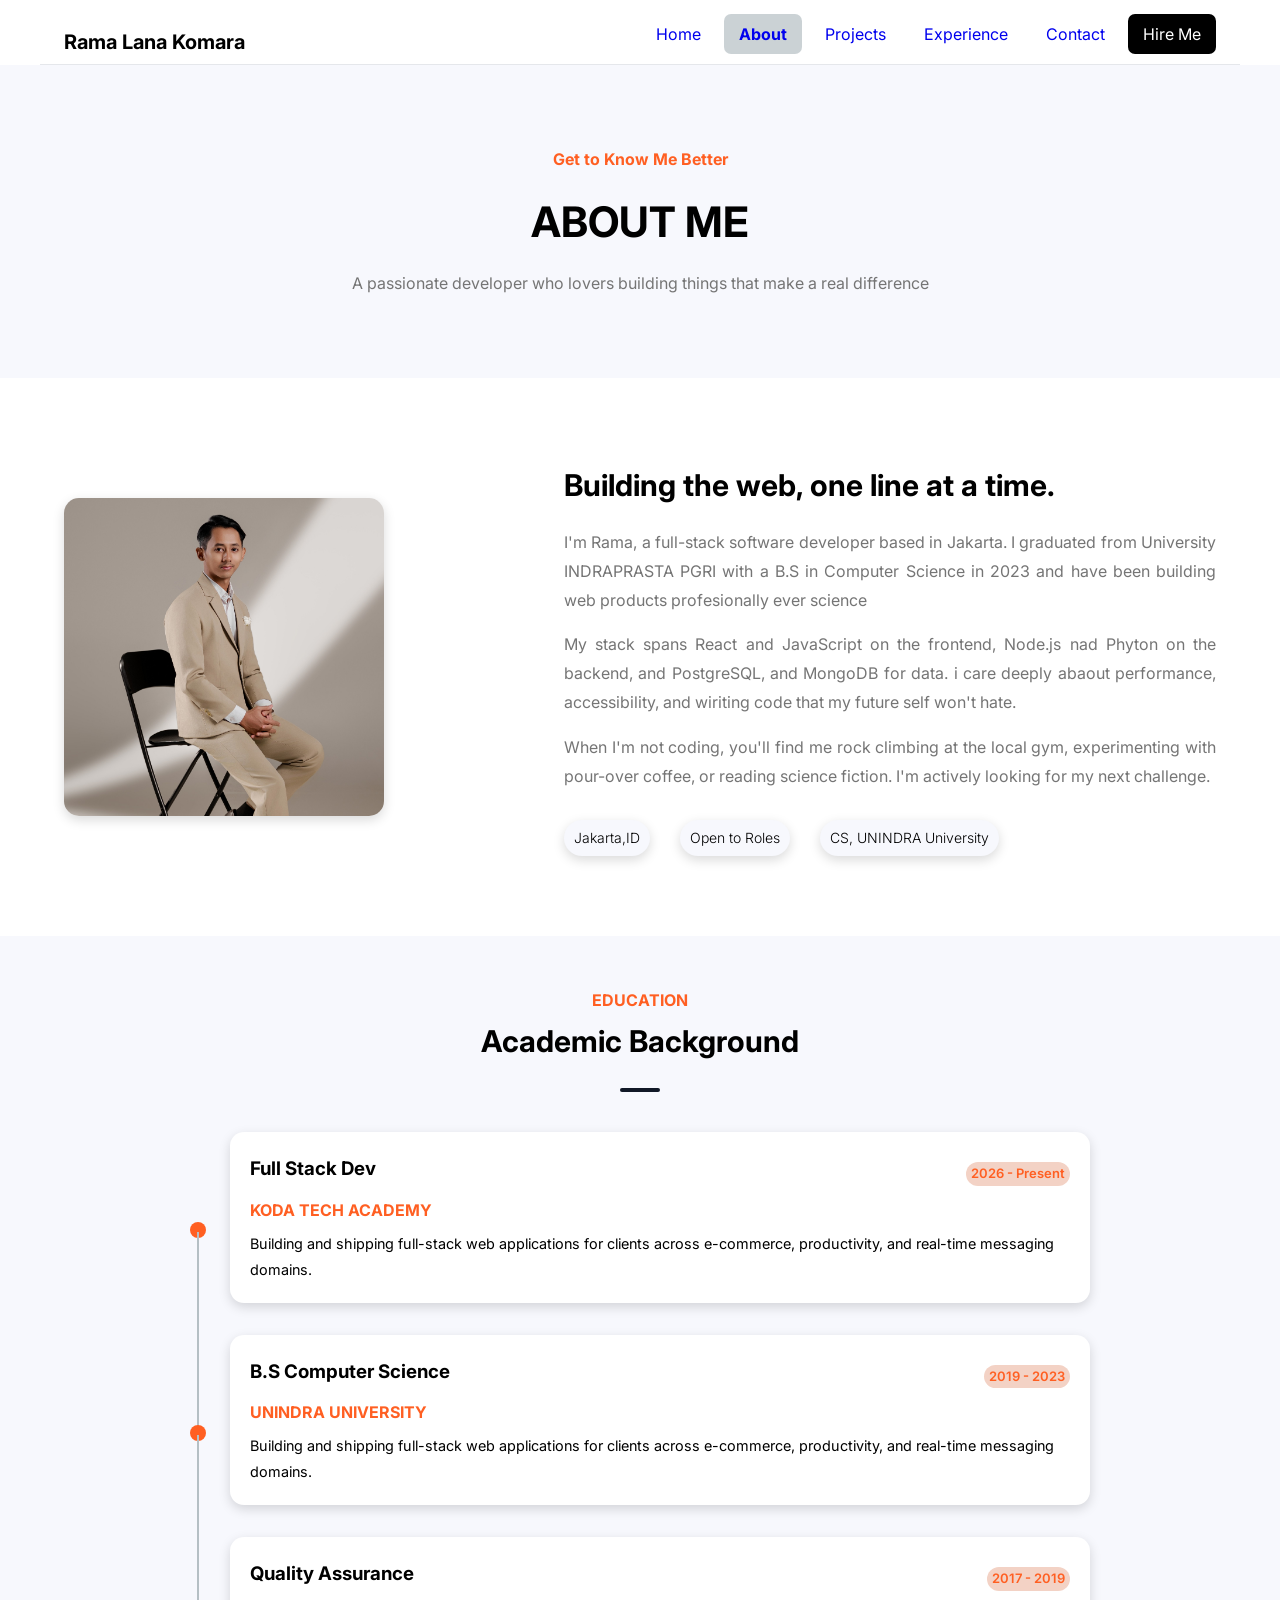
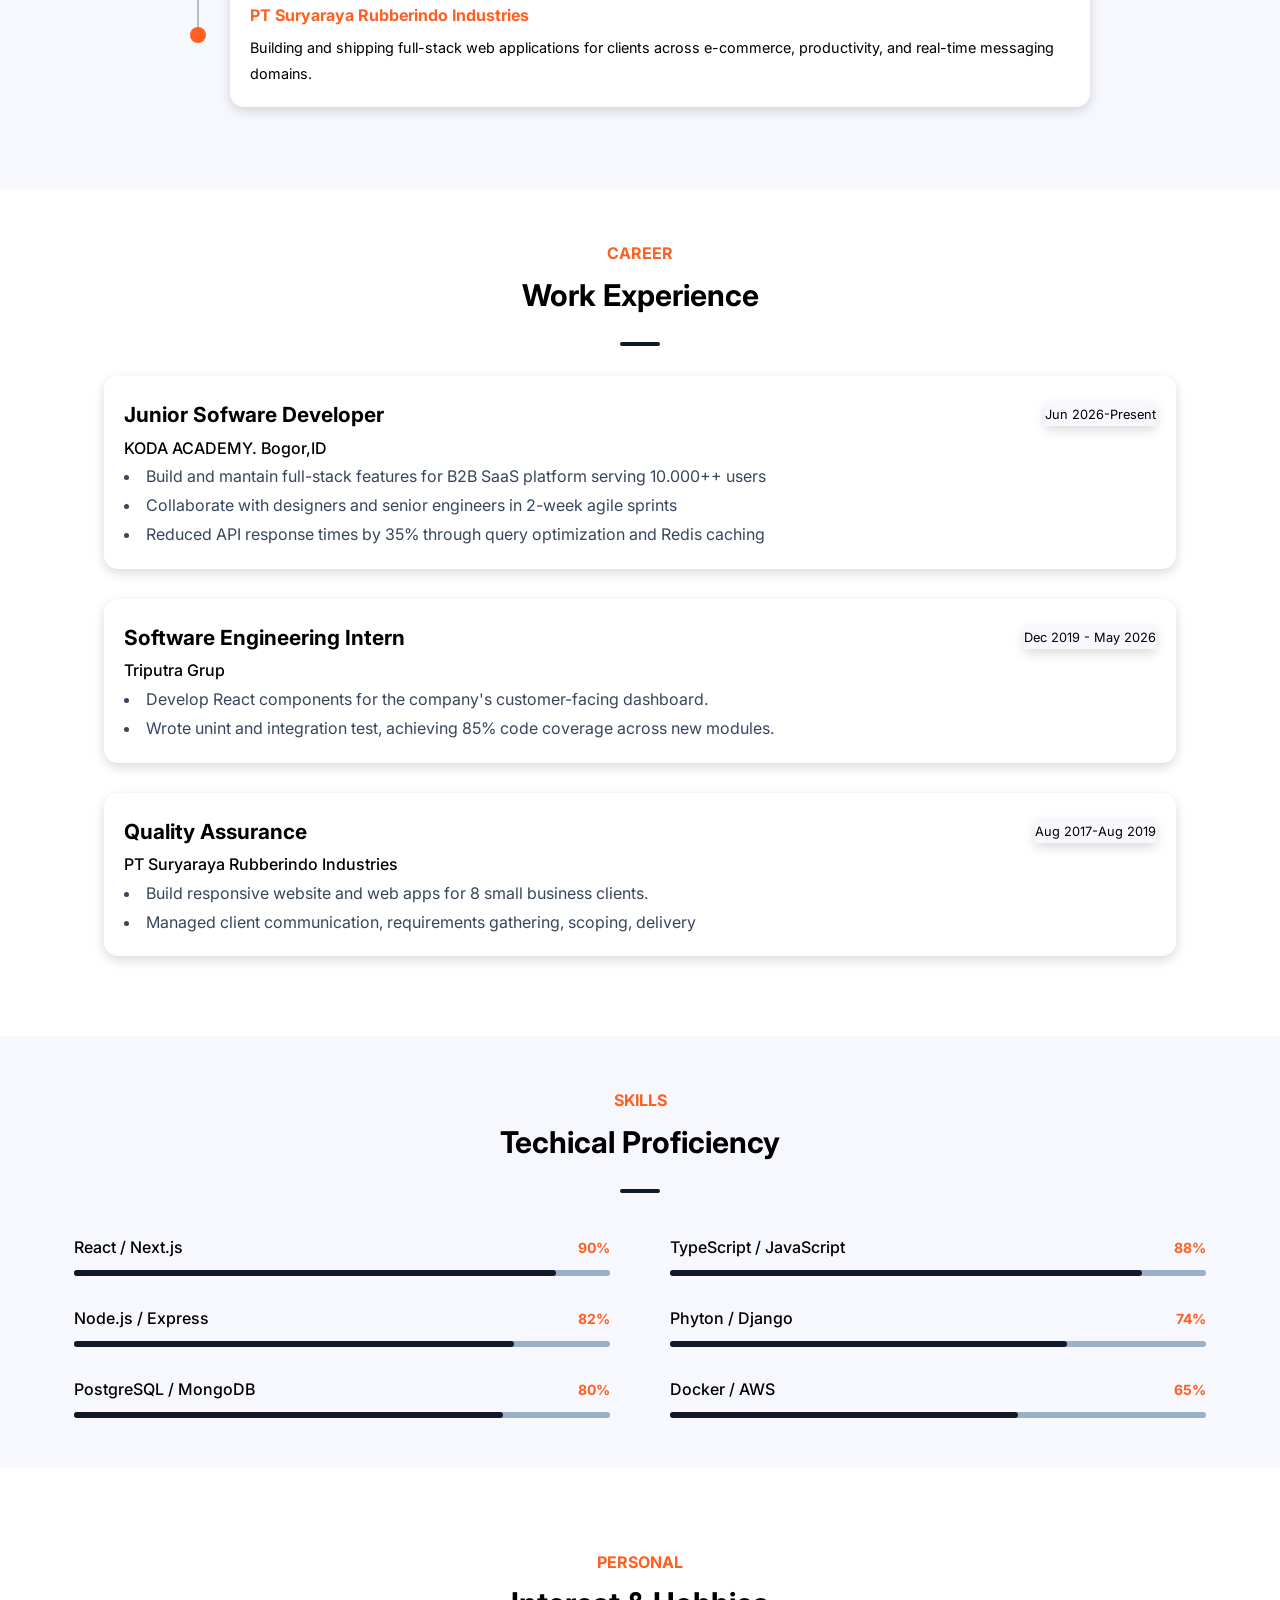
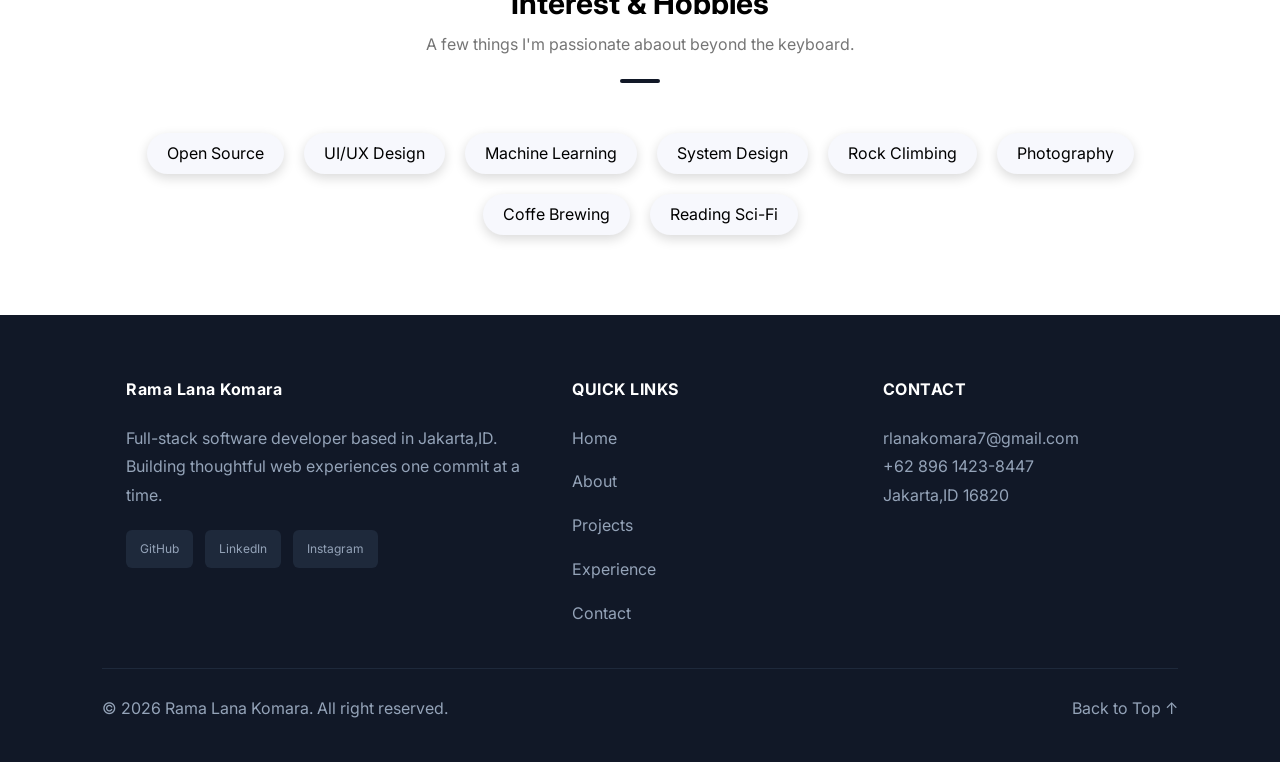
==== pages/about.html @ f05e8a1c "feat : Personal Profile Rama Lana Komara" ====
<!doctype html>
<html lang="en">
  <head>
    <meta charset="UTF-8" />
    <meta name="viewport" content="width=device-width, initial-scale=1.0" />
    <title>About - Rama Lana Komara</title>
    <link
      href="https://fonts.googleapis.com/css2?family=Inter:wght@100..900&display=swap"
      rel="stylesheet"
    />
    <link rel="stylesheet" href="../styles.css" />
  </head>
  <body>
    <header id="home">
      <div class="container">
        <p class="logo">Rama Lana Komara</p>

        <button class="hamburger" id="hamburgerBtn" aria-label="Buka menu">
          <span></span>
          <span></span>
          <span></span>
        </button>

        <nav>
          <ul class="nav">
            <li><a class="navlist" href="../index.html">Home</a></li>
            <li><a class="navlist active" href="./about.html">About</a></li>
            <li><a class="navlist" href="./project.html">Projects</a></li>
            <li><a class="navlist" href="./experience.html">Experience</a></li>
            <li><a class="navlist" href="./contact.html">Contact</a></li>
            <li><a class="navlist" href="">Hire Me</a></li>
          </ul>
        </nav>
      </div>
    </header>

    <main>
      <section class="page-header">
        <div class="container">
          <p class="orangetext">Get to Know Me Better</p>
          <h1>ABOUT ME</h1>
          <p class="lead">
            A passionate developer who lovers building things that make a real
            difference
          </p>
        </div>
      </section>

      <section class="about-story">
        <div class="container about-story-grid">
          <img src="../assets/SON_9681web.JPG" alt="Rama Lana Komara" />
          <div class="about-story-text">
            <h2 class="sub">Building the web, one line at a time.</h2>
            <p>
              I'm Rama, a full-stack software developer based in Jakarta. I
              graduated from University INDRAPRASTA PGRI with a B.S in Computer
              Science in 2023 and have been building web products profesionally
              ever science
            </p>

            <p>
              My stack spans React and JavaScript on the frontend, Node.js nad
              Phyton on the backend, and PostgreSQL, and MongoDB for data. i
              care deeply abaout performance, accessibility, and wiriting code
              that my future self won't hate.
            </p>
            <p>
              When I'm not coding, you'll find me rock climbing at the local
              gym, experimenting with pour-over coffee, or reading science
              fiction. I'm actively looking for my next challenge.
            </p>
            <ul class="datathumb">
              <li>Jakarta,ID</li>
              <li>Open to Roles</li>
              <li>CS, UNINDRA University</li>
            </ul>
          </div>
        </div>
      </section>

      <!-- Education / journey timeline -->
      <section class="academicbg">
        <div class="container">
          <div class="self">
            <p class="orangetext">EDUCATION</p>
            <h2 class="sub">Academic Background</h2>
          </div>
          <div class="divider"></div>
          <div class="timeline">
            <div class="timeline-item">
              <div class="timeline-dot"></div>
              <div class="timeline-content">
                <div class="timelinehead">
                  <h3>Full Stack Dev</h3>
                  <p class="eduyear">2026 - Present</p>
                </div>
                <p class="eduplace">KODA TECH ACADEMY</p>
                <p class="timelinedesc">
                  Building and shipping full-stack web applications for clients
                  across e-commerce, productivity, and real-time messaging
                  domains.
                </p>
              </div>
            </div>
            <div class="timeline-item">
              <div class="timeline-dot"></div>
              <div class="timeline-content">
                <div class="timelinehead">
                  <h3>B.S Computer Science</h3>
                  <p class="eduyear">2019 - 2023</p>
                </div>
                <p class="eduplace">UNINDRA UNIVERSITY</p>
                <p class="timelinedesc">
                  Building and shipping full-stack web applications for clients
                  across e-commerce, productivity, and real-time messaging
                  domains.
                </p>
              </div>
            </div>
            <div class="timeline-item">
              <div class="timeline-dot"></div>
              <div class="timeline-content">
                <div class="timelinehead">
                  <h3>Quality Assurance</h3>
                  <p class="eduyear">2017 - 2019</p>
                </div>
                <p class="eduplace">PT Suryaraya Rubberindo Industries</p>
                <p class="timelinedesc">
                  Building and shipping full-stack web applications for clients
                  across e-commerce, productivity, and real-time messaging
                  domains.
                </p>
              </div>
            </div>
          </div>
        </div>
      </section>

      <section class="career">
        <div class="container">
          <div class="self">
            <p class="orangetext">CAREER</p>
            <h2 class="sub">Work Experience</h2>
          </div>
          <div class="divider"></div>
          <div class="experience">
            <div class="experience-card">
              <div class="experiencehead">
                <h3>Junior Sofware Developer</h3>
                <p>Jun 2026-Present</p>
              </div>
              <p class="loct">KODA ACADEMY. Bogor,ID</p>
              <ul class="experiencelist">
                <li>
                  Build and mantain full-stack features for B2B SaaS platform
                  serving 10.000++ users
                </li>
                <li>
                  Collaborate with designers and senior engineers in 2-week
                  agile sprints
                </li>
                <li>
                  Reduced API response times by 35% through query optimization
                  and Redis caching
                </li>
              </ul>
            </div>
            <div class="experience-card">
              <div class="experiencehead">
                <h3>Software Engineering Intern</h3>
                <p>Dec 2019 - May 2026</p>
              </div>
              <p class="loct">Triputra Grup</p>
              <ul class="experiencelist">
                <li>
                  Develop React components for the company's customer-facing
                  dashboard.
                </li>
                <li>
                  Wrote unint and integration test, achieving 85% code coverage
                  across new modules.
                </li>
              </ul>
            </div>
            <div class="experience-card">
              <div class="experiencehead">
                <h3>Quality Assurance</h3>
                <p>Aug 2017-Aug 2019</p>
              </div>
              <p class="loct">PT Suryaraya Rubberindo Industries</p>
              <ul class="experiencelist">
                <li>
                  Build responsive website and web apps for 8 small business
                  clients.
                </li>
                <li>
                  Managed client communication, requirements gathering, scoping,
                  delivery
                </li>
              </ul>
            </div>
          </div>
        </div>
      </section>

      <section class="proficiency">
        <div class="container">
          <div class="self">
            <p class="orangetext">SKILLS</p>
            <h2 class="sub">Techical Proficiency</h2>
          </div>
          <div class="divider"></div>

          <div class="skill-grid">
            <div class="skill-column">
              <div class="skill-item">
                <div class="skill-label">
                  <h3>React / Next.js</h3>
                  <p>90%</p>
                </div>
                <div class="skill-bar">
                  <div class="skill-fill" style="width: 90%"></div>
                </div>
              </div>

              <div class="skill-item">
                <div class="skill-label">
                  <h3>Node.js / Express</h3>
                  <p>82%</p>
                </div>
                <div class="skill-bar">
                  <div class="skill-fill" style="width: 82%"></div>
                </div>
              </div>

              <div class="skill-item">
                <div class="skill-label">
                  <h3>PostgreSQL / MongoDB</h3>
                  <p>80%</p>
                </div>
                <div class="skill-bar">
                  <div class="skill-fill" style="width: 80%"></div>
                </div>
              </div>
            </div>

            <div class="skill-column">
              <div class="skill-item">
                <div class="skill-label">
                  <h3>TypeScript / JavaScript</h3>
                  <p>88%</p>
                </div>
                <div class="skill-bar">
                  <div class="skill-fill" style="width: 88%"></div>
                </div>
              </div>

              <div class="skill-item">
                <div class="skill-label">
                  <h3>Phyton / Django</h3>
                  <p>74%</p>
                </div>
                <div class="skill-bar">
                  <div class="skill-fill" style="width: 74%"></div>
                </div>
              </div>

              <div class="skill-item">
                <div class="skill-label">
                  <h3>Docker / AWS</h3>
                  <p>65%</p>
                </div>
                <div class="skill-bar">
                  <div class="skill-fill" style="width: 65%"></div>
                </div>
              </div>
            </div>
          </div>
        </div>
      </section>

      <section class="skills">
        <div class="container">
          <div class="technical">
            <p class="orangetext">PERSONAL</p>
            <h2 class="sub">Interest & Hobbies</h2>
            <p>A few things I'm passionate abaout beyond the keyboard.</p>
          </div>
          <div class="divider"></div>
          <div>
            <ul class="li-hobbies">
              <li>Open Source</li>
              <li>UI/UX Design</li>
              <li>Machine Learning</li>
              <li>System Design</li>
              <li>Rock Climbing</li>
              <li>Photography</li>
              <li>Coffe Brewing</li>
              <li>Reading Sci-Fi</li>
            </ul>
          </div>
        </div>
      </section>
    </main>

    <footer>
      <div class="container">
        <div class="your">
          <h3>Rama Lana Komara</h3>
          <p>
            Full-stack software developer based in Jakarta,ID. Building
            thoughtful web experiences one commit at a time.
          </p>
          <ul class="SOCMED">
            <li><a href="https://github.com/rlanakomara7">GitHub</a></li>
            <li>
              <a href="https://www.linkedin.com/in/rama-lana-komara/"
                >LinkedIn</a
              >
            </li>
            <li>
              <a href="https://www.instagram.com/ramalana.k/">Instagram</a>
            </li>
          </ul>
        </div>

        <div>
          <h3>QUICK LINKS</h3>
          <ul class="quicklink">
            <li><a href="../index.html">Home</a></li>
            <li><a href="./about.html">About</a></li>
            <li><a href="./project.html">Projects</a></li>
            <li><a href="./experience.html">Experience</a></li>
            <li><a href="./contact.html">Contact</a></li>
          </ul>
        </div>

        <div class="contact">
          <h3>CONTACT</h3>
          <p>rlanakomara7@gmail.com</p>
          <p>+62 896 1423-8447</p>
          <p>Jakarta,ID 16820</p>
        </div>
      </div>
      <hr />
      <div class="copyright">
        <p>&copy; 2026 Rama Lana Komara. All right reserved.</p>
        <a href="#home">Back to Top ↑</a>
      </div>
    </footer>
  </body>
</html>
---- styles.css ----
* {
  margin: 0;
  padding: 0;
  box-sizing: border-box;
}

:root {
  --primary: #ffffff;
  --secondary: #f7f8fd;
  --third: rgb(181, 191, 196);
  --shadow: 0 4px 12px rgba(0, 0, 0, 0.15);
}

body {
  font-family: "Inter", sans-serif;
  line-height: 1.8;
  margin: 0 auto;
}

.container {
  width: 100%;
  max-width: 1200px;
  margin: 0 auto;
  padding: 0 24px;
}

/* section ------------------------------------------------- */
.hero {
  padding: 80px 0;
}

.aboutme {
  background: var(--secondary);
  padding: 80px 0;
}

.skills {
  padding: 80px 0;
}

.work {
  background: var(--secondary);
  padding: 80px 0;
}

.testimonial {
  padding: 80px 0;
}

footer {
  background: #111827;
  color: white;
  padding: 80px 80px;
}

.orangetext {
  color: #ff5f22;
  font-weight: bold;
}

.sub {
  font-size: 30px;
  color: black;
}

/* header ------------------------------------------------- */
header {
  box-shadow: var(--shadow);
}
#home .container {
  display: flex;
  justify-content: space-between;
  align-items: center;
  border-bottom: 1px solid #e5e7eb;
  width: 100%;
  padding-top: 20px;
}

.logo {
  font-size: 20px;
  font-weight: bolder;
}

.nav {
  list-style: none;
  display: flex;
  gap: 8px;
  margin-bottom: 15px;
}

.navlist {
  text-decoration: none;
  border-radius: 7px;
  border-style: none;
  padding: 10px 15px;
}

.nav li:last-child a {
  background-color: black;
  color: var(--primary);
}

.navlist:hover {
  background-color: var(--third);
}

.navlist.active {
  background-color: rgba(181, 191, 196, 0.7);
  font-weight: bold;
}

/* hero ------------------------------------------------- */
.container-hero {
  max-width: 1200px;
  margin: 0 auto;
  padding: 24px;
  display: flex;
  justify-content: space-between;
  align-items: center;
  gap: 60px;
}

.profile {
  width: 300px;
  border-radius: 15px;
  box-shadow: 0 4px 12px rgba(0, 0, 0, 0.7);
}

.stats {
  display: flex;
  gap: 40px;
  margin-top: 40px;
}
.aboutme {
  padding: 50px 0;
}

.btn-grup {
  display: flex;
  gap: 20px;
  margin-top: 40px;
}

.btn1,
.btn2 {
  text-decoration: none;
  border-radius: 8px;
  padding: 8px 25px;
}

.btn1 {
  color: white;
  background-color: black;
}

.btn2 {
  color: black;
  background-color: white;
  border-style: solid;
}

.nama {
  font-size: 50px;
  line-height: 1.2;
}

.fullstack {
  font-weight: 400;
  margin: 10px 0;
  font-size: 20px;
  color: #3f3f41;
}

.introduction {
  text-align: justify;
  max-width: 600px;
  color: rgb(117, 117, 117);
}

.profile-card {
  position: relative;
  display: inline-block;
  padding: 70px 0;
}
.city {
  position: absolute;
  top: 50px;
  right: -15px;

  background: white;
  padding: 5px 18px;
  border-radius: 15px;
  box-shadow: var(--shadow);
}

.status {
  color: white;
  position: absolute;
  bottom: 70px;
  left: -17px;
  background-color: #ff5f22;
  padding: 5px 18px;
  border-radius: 15px;
}

/* aboutme ------------------------------------------------- */

.self {
  text-align: center;
  max-width: 550px;
  color: rgb(117, 117, 117);
  margin: 0 auto;
}

.divider {
  width: 40px;
  border: none;
  height: 4px;
  background: #111827;
  border-radius: 999px;
  margin: 20px auto;
}

.passionate {
  display: flex;
  justify-content: center;
  gap: 24px;
}

.learn-more {
  text-align: center;
  margin-top: 40px;
}
.learn-more a {
  text-decoration: none;
  color: black;
  font-weight: bold;
}

.passionate-card {
  background-color: white;
  border-radius: 10px;
  padding: 30px;
  max-width: 350px;
  text-align: start;
  box-shadow: 0 4px 12px rgba(0, 0, 0, 0.15);
  p {
    color: rgb(117, 117, 117);
  }
}

/* skills ------------------------------------------------- */

.technical {
  text-align: center;
  max-width: 650px;
  color: rgb(117, 117, 117);
  margin: 0 auto;
}

.divider {
  width: 40px;
  border: none;
  height: 4px;
  background: #111827;
  border-radius: 999px;
  margin: 20px auto;
}

#skills {
  color: #ff5f22;
  font-weight: bold;
}

.liskills {
  display: flex;
  align-items: center;
  justify-content: center;
  flex-wrap: wrap;
  gap: 20px;
}

.liskills li {
  list-style: none;
  color: #ff5f22;
  background-color: bisque;
  border-radius: 24px;
  padding: 6px 20px;
  font-weight: bold;
  box-shadow: var(--shadow);
}

/* feautured my work project ------------------------------------------------- */

.descmywork {
  text-align: center;
  max-width: 600px;
  color: rgb(117, 117, 117);
  margin: 0 auto;
}

.divider {
  width: 40px;
  border: none;
  height: 4px;
  background: #111827;
  border-radius: 999px;
  margin: 20px auto;
}

.imgproject {
  width: 100%;
  border-radius: 14px 14px 0 0;
  height: 250px;
  object-fit: cover;
}

.descmywork h2 {
  margin: 6px 0 10px;
  color: black;
  font-size: 30px;
  line-height: 1;
}
/* ------------- Pakai Flex----------------- */
.articlemywork {
  display: flex;
  justify-content: center;
  align-items: stretch;
  gap: 24px;
  margin-top: 40px;
}

.articlemywork article {
  display: flex;
  flex-direction: column;
  background-color: var(--primary);
  border-radius: 14px;
  box-shadow: var(--shadow);
  overflow: hidden;
  flex: 1;
  border-radius: 14px;
}

.articlemywork article p {
  display: flex;
  text-align: start;
  color: rgb(117, 117, 117);
  margin: 0 auto;
  font-size: 12px;
  padding: 0 15px;
}

article ul {
  display: flex;
  flex-wrap: wrap;
  gap: 10px;
  margin: 20px 20px;
}

.articlemywork article li {
  font-size: 12px;
  display: flex;
  text-align: justify;
  list-style: none;
  padding: 0 10px;
  border-radius: 24px;
  background-color: var(--secondary);
  box-shadow: 0 4px 12px rgba(0, 0, 0, 0.15);
}

.articlemywork article h3 {
  padding: 15px 15px;
}

.viewproject {
  display: block;
  width: fit-content;
  margin: 40px auto 0;
  padding: 10px 24px;
  color: white;
  background-color: #111827;
  border-radius: 8px;
  text-decoration: none;
  font-weight: 600;
  box-shadow: var(--shadow);
}

/* testimonial ------------------------------------------------- */

.desctestimonial {
  text-align: center;
  max-width: 600px;
  color: rgb(117, 117, 117);
  margin: 0 auto;
}

.desctestimonial h2 {
  margin: 6px 0 10px;
  color: black;
  font-size: 30px;
  line-height: 1;
}
.divider {
  width: 40px;
  border: none;
  height: 4px;
  background: #111827;
  border-radius: 999px;
  margin: 20px auto;
}

.container-testi {
  display: flex;
  justify-content: center;
  flex-direction: row;
  max-width: 1200px;
  margin: 0 auto;
  gap: 24px;
}

.client {
  display: flex;
  flex-direction: row;
  margin: 20px 20px;
  gap: 20px;
}

.imgclient {
  position: absolute;
  width: 4%;
  border-radius: 50%;
}

.client div {
  text-align: center;
  padding-left: 50px;
}

.testimonial-card {
  width: 380px;
  height: 200px;
  border-radius: 12px;
  background-color: var(--secondary);
  box-shadow: var(--shadow);
}

.testimonial blockquote {
  color: rgb(38, 41, 46);
  font-style: italic;
  font-size: 12px;
  padding: 20px 20px;
}

.client h3 {
  margin: 0 0 6px;
  font-size: 15px;
}

.client p {
  margin: 0;
  color: #666;
  line-height: 1.5;
  padding-left: 48px;
}

/* together ------------------------------------------------- */

.together {
  background-color: rgb(2, 2, 2);
  height: 50vh;
  color: rgb(255, 199, 96);
  text-align: center;
  margin: 0 auto;
  padding: 80px;
}
.together p {
  margin: 0 auto;
  font-size: small;
  font-weight: 400;
  max-width: 500px;
}

.together a {
  text-decoration: none;
  color: rgb(4, 4, 19);
  display: inline-block;
  padding: 12px 28px;
  background-color: #ff5f22;
  text-decoration: none;
  border-radius: 8px;
  font-weight: 600;
  margin-top: 20px;
}
.together h2 {
  margin: 6px 0 10px;
  color: white;
  font-size: 30px;
  line-height: 1;
}

/* footer ------------------------------------------------- */
footer {
  padding: 60px 8% 40px;
  align-items: center;
}

footer .container {
  display: grid;
  grid-template-columns: 1.5fr 1fr 1fr;
  justify-content: center;
  align-items: start;
  width: 100%;
  gap: 40px;
}

.container li,
.container a {
  text-decoration: none;
  list-style: none;
}

footer h3 {
  color: white;
  margin-bottom: 20px;
  font-size: 16px;
  letter-spacing: 0.5px;
}

.SOCMED {
  padding: 0;
  margin: 0;
  display: flex;
  gap: 12px;
}

.SOCMED li a {
  display: inline-block;
  text-decoration: none;
  color: #94a3b8;
  background-color: #1e293b;
  padding: 8px 14px;
  border-radius: 6px;
  font-size: 12px;
  margin-top: 20px;
}

.quicklink {
  list-style: none;
  padding: 0;
  margin: 0;
  display: flex;
  flex-direction: column;
  gap: 15px;
}

.quicklink li a {
  text-decoration: none;
  color: #94a3b8;
}

footer hr {
  width: 100%;
  border: none;
  border-top: 1px solid #1e293b;
  margin: 40px 0 25px 0;
}

.copyright {
  display: flex;
  text-align: center;
  justify-content: space-between;
}

.your p,
.copyright p,
.contact p,
.copyright a {
  color: #94a3b8;
}
.copyright a {
  text-decoration: none;
}

/* =========================================================
   PAGE: ABOUT (/pages/about.html)
========================================================= */

.page-header {
  background: var(--secondary);
  padding: 80px 0;
  text-align: center;
}

.page-header h1 {
  font-size: 42px;
  color: black;
  margin: 10px 0;
}

.page-header .lead {
  max-width: 600px;
  margin: 0 auto;
  color: rgb(117, 117, 117);
}

.about-story {
  padding: 80px 0;
}

.about-story .datathumb {
  display: flex;
  gap: 30px;
  margin-top: 30px;
}

.datathumb li {
  background-color: var(--secondary);
  box-shadow: var(--shadow);
  padding: 5px 10px;
  border-radius: 24px;
  font-weight: 300;
  font-size: 14px;
}
.about-story-grid {
  display: flex;
  align-items: center;
  gap: 180px;
}

.about-story-grid img {
  width: 320px;
  border-radius: 15px;
  box-shadow: var(--shadow);
}

.about-story-text h2 {
  font-size: 30px;
  color: black;
  margin-bottom: 16px;
}

.about-story-text p {
  color: rgb(117, 117, 117);
  text-align: justify;
  margin-bottom: 16px;
  max-width: 1000px;
}

.values-grid {
  display: flex;
  justify-content: center;
  gap: 24px;
  margin-top: 40px;
  flex-wrap: wrap;
}

.academicbg {
  background-color: var(--secondary);
  padding: 50px 50px;
}

.timeline {
  max-width: 900px;
  margin: 40px auto 0;
}

.timeline-item:not(:last-child)::before {
  content: "";
  position: absolute;
  left: 7px;
  top: 100px;
  width: 2px;
  height: 100%;
  background: var(--third);
}

.timeline-dot {
  width: 16px;
  height: 16px;
  border-radius: 50%;
  background: #ff5f22;
  flex-shrink: 0;
  margin-top: 90px;
}

.timeline-item {
  display: flex;
  gap: 24px;
  padding-bottom: 32px;
  position: relative;
}

.timeline-content {
  background-color: var(--primary);
  box-shadow: var(--shadow);
  padding: 20px 20px;
  border-radius: 14px;
  font-size: medium;
}

.timeline-content h3 {
  color: black;
  margin-bottom: 4px;
}

.timeline-content span {
  color: #ff5f22;
  font-size: 13px;
  font-weight: bold;
}

.timeline-content p {
  margin-top: 6px;
  padding:;
}

.eduyear {
  color: #ff5f22;
  font-weight: 600;
  font-size: small;
}
.eduplace {
  color: #ff5f22;
  font-weight: bold;
}
.timelinehead {
  display: flex;
  justify-content: space-between;
  align-items: center;
}

.timelinehead p {
  background-color: #f3d2c5;
  padding: 0 5px;
  border-radius: 24px;
}

.timelinedesc {
  font-size: 0.9em;
}

.career {
  padding: 50px 50px;
}
.experiencehead {
  display: flex;
  justify-content: space-between;
  align-items: center;
}

.experience-card {
  background-color: var(--primary);
  box-shadow: var(--shadow);
  padding: 20px 20px;
  border-radius: 14px;
  margin: 30px;
}
.experiencehead h3 {
  font-size: 1.3em;
}
.experiencehead p {
  background-color: var(--secondary);
  box-shadow: var(--shadow);
  font-size: 0.8em;
}

.loct {
  font-weight: 500;
}

.experiencelist li {
  color: #37465c;
  list-style: disc;
  list-style-position: inside;
}

.proficiency {
  padding: 50px 50px;
  background-color: var(--secondary);
}

.skill-grid {
  display: grid;
  grid-template-columns: repeat(2, 1fr);
  column-gap: 60px;
  row-gap: 0;
  margin-top: 40px;
}

.skill-column {
  display: flex;
  flex-direction: column;
  gap: 28px;
}

.skill-item {
  width: 100%;
}

.skill-label {
  display: flex;
  justify-content: space-between;
  align-items: center;
  margin-bottom: 8px;
}

.skill-label h3 {
  font-size: 1em;
  font-weight: 500;
}

.skill-label p {
  color: #ff5f22;
  font-weight: bold;
  font-size: 14px;
}

.skill-bar {
  width: 100%;
  height: 6px;
  background: #9baeca;
  border-radius: 999px;
  /* overflow: hidden; */
}

.skill-fill {
  height: 100%;
  background-color: #111827;
  border-radius: 999px;
}

.li-hobbies {
  display: flex;
  align-items: center;
  justify-content: center;
  flex-wrap: wrap;
  gap: 20px;
  margin-top: 50px;
}

.li-hobbies li {
  list-style: none;
  color: black;
  background-color: var(--secondary);
  border-radius: 24px;
  padding: 6px 20px;
  font-weight: 400;
  box-shadow: var(--shadow);
}

/* =========================================================
   PAGE: My Projects (/pages/project.html)
========================================================= */

.detail-list {
  display: flex;
  justify-content: center;
  gap: 30px;
  list-style: none;
  margin-top: 40px;
  margin-bottom: 40px;
}

.filter-btn {
  background-color: var(--secondary);
  box-shadow: var(--shadow);
  padding: 5px 20px;
  border-radius: 999px;
  border: 1px solid var(--secondary);
  cursor: pointer;
  font-size: 0.9em;
}

.filter-btn.active {
  color: white;
  background-color: #111827;
}

.project-grid {
  display: grid;
  grid-template-columns: repeat(3, 1fr);
  gap: 24px;
  margin: 30px 100px;
}

.project-card {
  display: flex;
  flex-direction: column;
  background: var(--primary);
  border-radius: 14px;
  box-shadow: var(--shadow);
}

.imgproject {
  width: 100%;
  height: 200px;
  object-fit: cover;
}

.project-body {
  display: flex;
  flex-direction: column;
  /* flex: 1; */
  padding: 20px;
}

.project-label {
  display: flex;
  justify-content: space-between;
  align-items: center;
  margin-bottom: 8px;
}

.project-label h3 {
  font-size: 1em;
  color: #111827;
}

.badge {
  font-size: 11px;
  font-weight: 600;
  color: #ff5f22;
  background: #fff1eb;
  padding: 4px 10px;
  border-radius: 999px;
}

.project-desc {
  font-size: 13px;
  color: #6b7280;
  margin-bottom: 16px;
}

.tech-list {
  display: flex;
  flex-wrap: wrap;
  gap: 8px;
  list-style: none;
  margin-bottom: 20px;
}

.lifeatured {
  font-size: 11px;
  background: var(--secondary);
  padding: 4px 10px;
  border-radius: 999px;
  color: #374151;
}

.btn-project {
  display: flex;
  gap: 15px;
  margin-top: auto;
}

.git,
.live {
  flex: 1;
  text-align: center;
  padding: 8px 0;
  border-radius: 8px;
  text-decoration: none;
  font-size: 13px;
  font-weight: 600;
}

.git {
  border: 1px solid #d1d5db;
  color: #111827;
}

.live {
  background: #111827;
  color: white;
}

/* =========================================================
   PAGE: My Experience (/pages/experience.html)
========================================================= */

.page-header.experience {
  display: flex;
  justify-content: space-between;
  align-items: center;
  gap: 24px;
  padding: 50px 160px;
}

.page-header.experience .container {
  text-align: left;
}

.page-header.experience .lead {
  margin: 0;
}

.download {
  display: inline-flex;
  align-items: center;
  gap: 8px;
  background-color: #111827;
  border-radius: 10px;
  color: white;
  padding: 12px 28px;
  white-space: nowrap;
}

.work-history {
  padding: 80px 0;
}

.table-wrapper {
  margin-top: 40px;
  overflow-x: auto;
  border-radius: 14px;
  box-shadow: var(--shadow);
}

.work-table {
  width: 100%;
  border-collapse: collapse;
  background: var(--primary);
}

.work-table thead {
  background: #111827;
  color: white;
}

.work-table th {
  padding: 18px 16px;
  text-align: left;
  font-size: 14px;
  font-weight: 600;
}

.work-table td {
  padding: 18px 16px;
  border-bottom: 1px solid #ececec;
  color: #4b5563;
  font-size: 14px;
}

.work-table tbody tr:hover {
  background: #f8fafc;
}

.status-badge {
  display: inline-block;
  padding: 5px 12px;
  border-radius: 999px;
  font-size: 12px;
  font-weight: 600;
  background: #fff1eb;
  color: #ff5f22;
}

.divider.left {
  margin: 20px 0;
}

.container-certificate {
  display: grid;
  grid-template-columns: repeat(3, 1fr);
  margin-top: 24px;
  gap: 24px;
}

.certificate-cards {
  display: flex;
  align-items: center;
  padding: 20px;
  gap: 20px;
  border-radius: 14px;
  background-color: var(--secondary);
  box-shadow: var(--shadow);
}

.title-certifications {
  width: 50px;
  height: 50px;
  display: flex;
  align-items: center;
  justify-content: center;
  font-size: 12px;
  font-weight: 700;
  border-radius: 14px;
  flex-shrink: 0;
  color: #ff5f22;
  background-color: #fff1eb;
}

.certificate h3 {
  margin-bottom: 6px;
  font-size: 16px;
}

.company {
  color: #ff5f22;
  font-size: 13px;
  margin-bottom: 6px;
}

.date {
  color: #9ca3af;
  font-size: 12px;
}

.recog-awards {
  padding: 60px 0 80px;
  margin-top: 40px;
}

.awards-grid {
  display: grid;
  grid-template-columns: repeat(2, 1fr);
  gap: 20px;
  margin-top: 32px;
}

.award-card {
  background: var(--primary);
  border: 1px solid #e5e7eb;
  border-radius: 12px;
  padding: 24px;
}

.award-top {
  display: flex;
  justify-content: space-between;
  align-items: flex-start;
  gap: 16px;
}

.award-top h3 {
  font-size: 15px;
  color: #111827;
}

.award-date {
  font-size: 12px;
  color: #9ca3af;
  white-space: nowrap;
  flex-shrink: 0;
}

.award-org {
  color: #ff5f22;
  font-size: 13px;
  font-weight: 600;
  margin: 6px 0 10px;
}

.award-desc {
  font-size: 13px;
  color: #6b7280;
  line-height: 1.6;
}

/* =========================================================
   PAGE: Contact (/pages/contact.html)
========================================================= */

.contact-section {
  padding: 60px 0 100px;
}

.contact-layout {
  display: grid;
  grid-template-columns: 2fr 1fr;
  gap: 40px;
  align-items: start;
}

/* ===== FORM CARD ===== */
.form-card {
  background: var(--primary);
}

.form-title {
  font-size: 22px;
  color: #111827;
  margin-bottom: 24px;
}

.form-row {
  display: grid;
  grid-template-columns: repeat(2, 1fr);
  gap: 20px;
}

.form-group {
  margin-bottom: 20px;
}

.form-group label {
  display: block;
  font-size: 13px;
  font-weight: 600;
  color: #374151;
  margin-bottom: 6px;
}

.required {
  color: #ff5f22;
}

.form-group input[type="text"],
.form-group input[type="email"],
.form-group input[type="tel"],
.form-group textarea {
  width: 100%;
  border: 1px solid #d1d5db;
  border-radius: 8px;
  padding: 10px 14px;
  font-family: inherit;
  font-size: 14px;
  color: #111827;
}

.choice-row {
  display: flex;
  gap: 24px;
}

.choice-item {
  display: flex;
  align-items: center;
  gap: 6px;
  font-size: 14px;
  color: #374151;
  font-weight: 400;
  cursor: pointer;
}

.checkbox-grid {
  display: grid;
  grid-template-columns: repeat(4, 1fr);
  gap: 12px 20px;
}

.form-actions {
  display: flex;
  gap: 12px;
  margin-top: 10px;
}

.btn-send {
  background: #111827;
  color: white;
  border: none;
  padding: 12px 28px;
  border-radius: 8px;
  font-weight: 600;
  font-size: 14px;
  cursor: pointer;
}

.btn-reset {
  background: white;
  color: #111827;
  border: 1px solid #d1d5db;
  padding: 12px 28px;
  border-radius: 8px;
  font-weight: 600;
  font-size: 14px;
  cursor: pointer;
}

/* ===== SIDEBAR ===== */
.contact-sidebar {
  display: flex;
  flex-direction: column;
  gap: 20px;
}

.sidebar-card {
  background: var(--secondary);
  border-radius: 14px;
  padding: 24px;
}

.sidebar-card h3 {
  font-size: 16px;
  color: #111827;
  margin-bottom: 20px;
}

.info-item {
  display: flex;
  gap: 12px;
  margin-bottom: 18px;
}

.info-item:last-child {
  margin-bottom: 0;
}

.info-icon {
  flex-shrink: 0;
}

.info-label {
  font-size: 13px;
  font-weight: 600;
  color: #111827;
}

.info-value {
  font-size: 13px;
  color: #6b7280;
}

.info-link {
  color: #ff5f22;
  font-weight: 600;
}

.social-list {
  list-style: none;
}

.social-list li {
  display: flex;
  justify-content: space-between;
  align-items: center;
  padding-bottom: 14px;
  margin-bottom: 14px;
  border-bottom: 1px solid #e5e7eb;
  font-size: 14px;
  color: #111827;
  font-weight: 500;
}

.social-list a {
  color: #9ca3af;
  text-decoration: none;
  font-size: 13px;
  font-weight: 400;
}

.location-card {
  background: #fff1eb;
  text-align: center;
}

.location-pin {
  width: 44px;
  height: 44px;
  border-radius: 50%;
  background: #111827;
  color: white;
  display: flex;
  align-items: center;
  justify-content: center;
  margin: 0 auto 12px;
  font-size: 18px;
}

.location-city {
  color: #ff5f22;
  font-weight: 700;
  font-size: 15px;
}

.location-country {
  color: #6b7280;
  font-size: 13px;
  margin: 4px 0;
}

.location-coord {
  color: #9ca3af;
  font-size: 12px;
}

/* --------------- Hamburger -------------------- */

.hamburger {
  display: none;
  flex-direction: column;
  justify-content: space-between;
  /* background-color: #111827; */
  width: 28px;
  height: 20px;
  border: none;
  cursor: pointer;
  padding: 0;
  z-index: 999;
}

.hamburger span {
  display: block;
  width: 100%;
  height: 3px;
  background-color: #111827;
  border-radius: 2px;
  transition:
    transform 0.3s ease,
    opacity 0.3s ease;
}

/* .hamburger.active span:nth-child9(1) {
  transform: translateY(8.5px) rotate(45deg);
}
.hamburger.active span:nth-child(2) {
  opacity: 0;
}
.hamburger.active span:nth-child(3) {
  transform: translateY(-8.5px) rotate(-45deg);
} */

@media (max-width: 768px) {
  .hamburger {
    display: flex;
  }

  .nav {
    position: fixed;
    top: 0;
    right: -100;
    width: 260px;
    height: 50vh;
    background-color: #fff;
    flex-direction: column;
    align-items: flex-start;
    padding: 30px 24px 24px;
    box-shadow: -2px 0 10px rgba(0, 0, 0, 0.15);
    z-index: 1000;
  }
  .section {
    flex-direction: column; /* LANGKAH 1: ubah arah jadi vertikal */
  }
  .section > * {
    width: 100%; /* LANGKAH 2: elemen jadi full lebar */
  }
  .section {
    text-align: center; /* LANGKAH 3: rata tengah (opsional, tergantung desain) */
  }
}
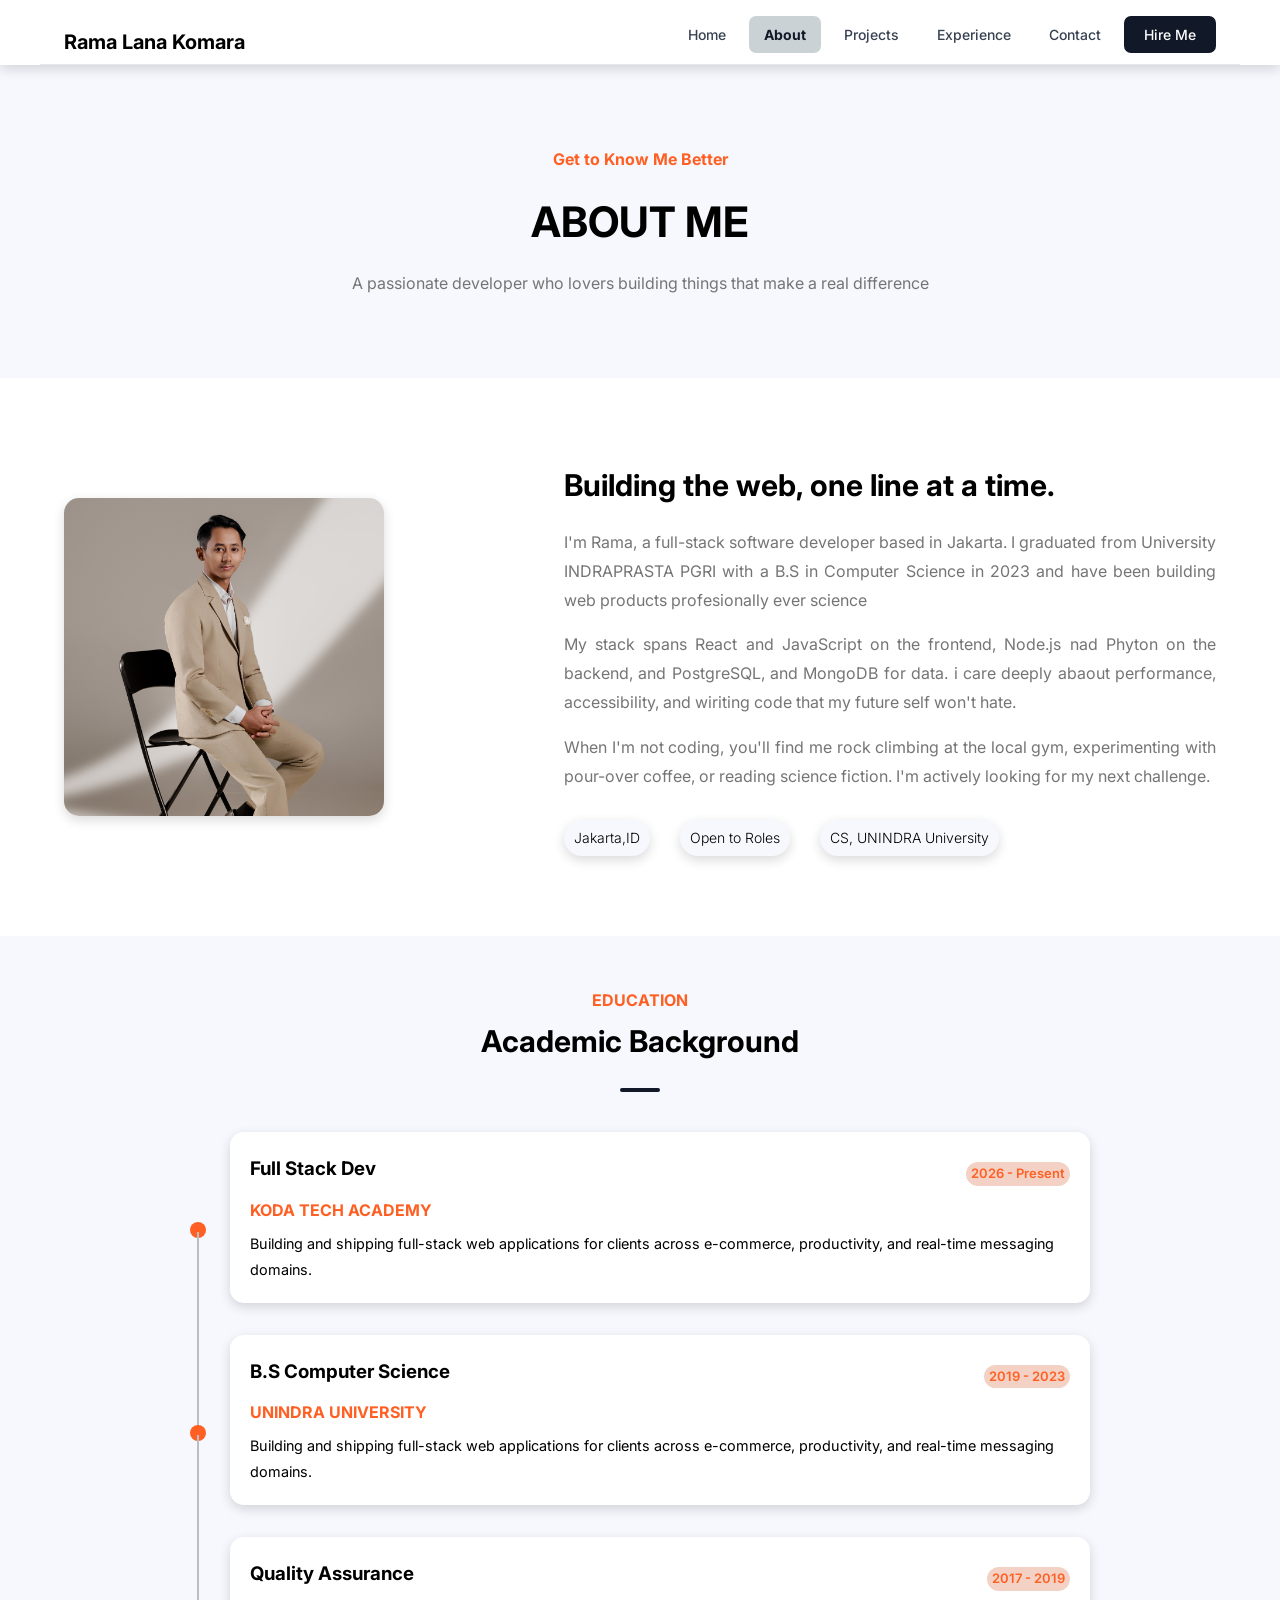
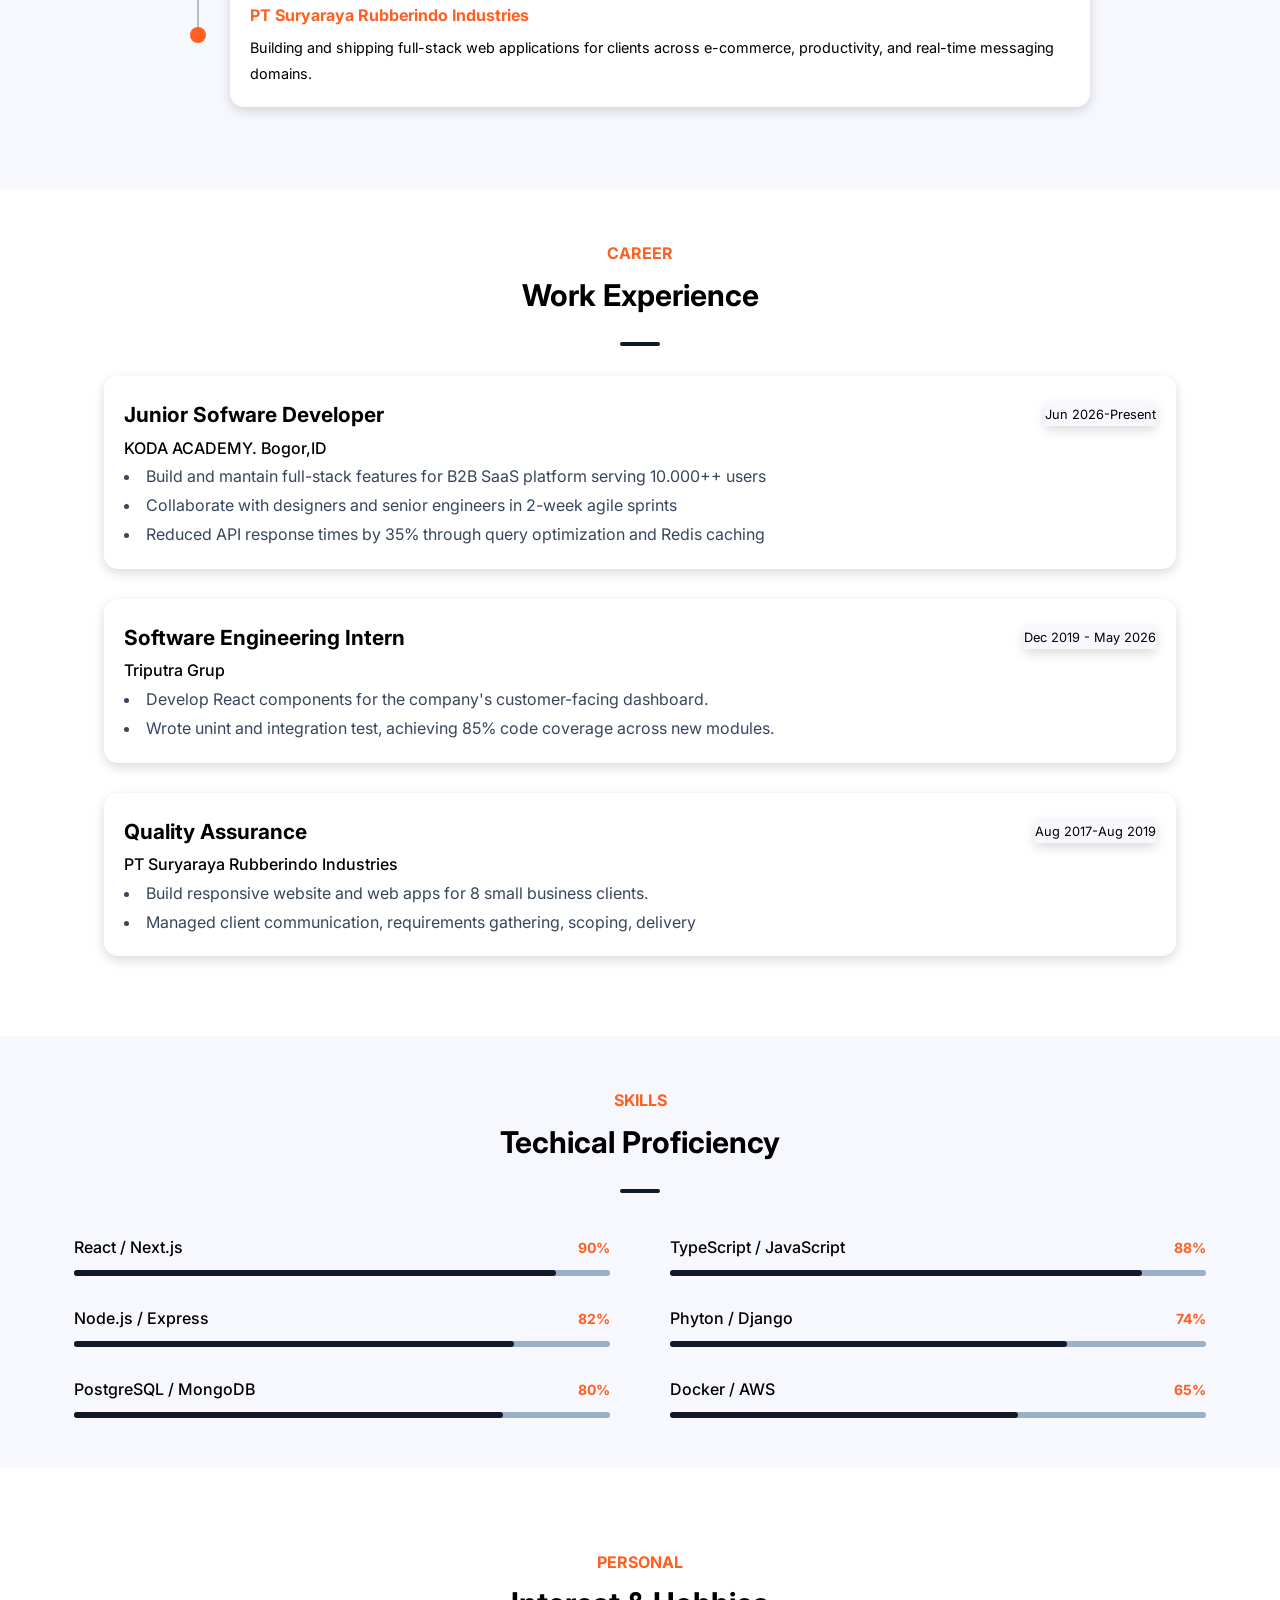
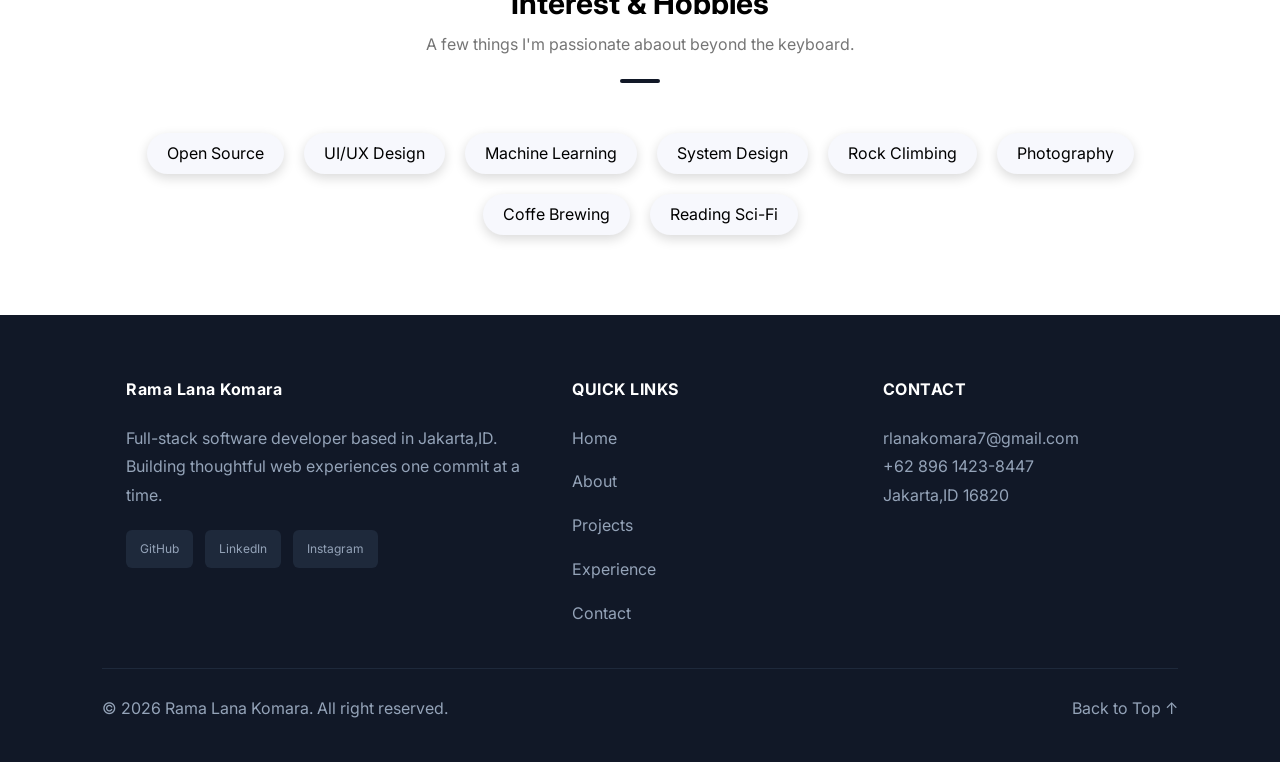
==== commit 90816502: "refac: restyle and bug fixed" ====
--- a/pages/about.html
+++ b/pages/about.html
@@ -348,5 +348,24 @@
         <a href="#home">Back to Top ↑</a>
       </div>
     </footer>
+    <script>
+      console.log("JS TERBACA");
+
+      document.addEventListener("DOMContentLoaded", function () {
+        console.log("DOM READY");
+
+        const hamburgerBtn = document.getElementById("hamburgerBtn");
+        const nav = document.querySelector("nav");
+
+        console.log(hamburgerBtn);
+        console.log(nav);
+
+        hamburgerBtn.addEventListener("click", function () {
+          console.log("BUTTON CLICK");
+
+          nav.classList.toggle("active");
+        });
+      });
+    </script>
   </body>
 </html>
--- a/styles.css
+++ b/styles.css
@@ -15,6 +15,7 @@
   font-family: "Inter", sans-serif;
   line-height: 1.8;
   margin: 0 auto;
+  overflow-x: hidden;
 }
 
 .container {
@@ -24,33 +25,26 @@
   padding: 0 24px;
 }
 
-/* section ------------------------------------------------- */
-.hero {
+/* ==========================================================
+   SECTION PADDING (umum)
+========================================================== */
+.hero,
+.aboutme,
+.skills,
+.work,
+.testimonial {
   padding: 80px 0;
 }
 
-.aboutme {
-  background: var(--secondary);
-  padding: 80px 0;
-}
-
-.skills {
-  padding: 80px 0;
-}
-
+.aboutme,
 .work {
   background: var(--secondary);
-  padding: 80px 0;
-}
-
-.testimonial {
-  padding: 80px 0;
 }
 
 footer {
   background: #111827;
   color: white;
-  padding: 80px 80px;
+  padding: 60px 8% 40px;
 }
 
 .orangetext {
@@ -63,10 +57,28 @@
   color: black;
 }
 
-/* header ------------------------------------------------- */
+.divider {
+  width: 40px;
+  border: none;
+  height: 4px;
+  background: #111827;
+  border-radius: 999px;
+  margin: 20px auto;
+}
+
+/* ==========================================================
+   HEADER / NAV
+========================================================== */
 header {
   box-shadow: var(--shadow);
-}
+  position: sticky;
+  top: 0;
+  left: 0;
+  width: 100%;
+  background: var(--primary);
+  z-index: 1000;
+}
+
 #home .container {
   display: flex;
   justify-content: space-between;
@@ -93,23 +105,75 @@
   border-radius: 7px;
   border-style: none;
   padding: 10px 15px;
-}
-
-.nav li:last-child a {
-  background-color: black;
-  color: var(--primary);
+  color: #374151;
+  font-weight: 500;
+  font-size: 14px;
+  white-space: nowrap;
+  transition:
+    background-color 0.2s ease,
+    color 0.2s ease;
+}
+
+.navlist:visited {
+  color: #374151;
 }
 
 .navlist:hover {
   background-color: var(--third);
+  color: #111827;
 }
 
 .navlist.active {
   background-color: rgba(181, 191, 196, 0.7);
+  color: #111827;
   font-weight: bold;
 }
 
-/* hero ------------------------------------------------- */
+.nav li:last-child a {
+  background-color: #111827;
+  color: var(--primary);
+  white-space: nowrap;
+  padding: 10px 20px;
+}
+
+.nav li:last-child a:visited {
+  color: var(--primary);
+}
+
+.nav li:last-child a:hover {
+  background-color: #ff5f22;
+  color: var(--primary);
+}
+
+/* Hamburger (satu sumber kebenaran, tidak diulang) */
+.hamburger {
+  display: none;
+  flex-direction: column;
+  justify-content: space-between;
+  margin-left: auto;
+  width: 28px;
+  height: 20px;
+  border: none;
+  cursor: pointer;
+  padding: 0;
+  background: transparent;
+  z-index: 2000;
+}
+
+.hamburger span {
+  display: block;
+  width: 100%;
+  height: 3px;
+  background-color: #111827;
+  border-radius: 2px;
+  transition:
+    transform 0.3s ease,
+    opacity 0.3s ease;
+}
+
+/* ==========================================================
+   HERO
+========================================================== */
 .container-hero {
   max-width: 1200px;
   margin: 0 auto;
@@ -130,9 +194,6 @@
   display: flex;
   gap: 40px;
   margin-top: 40px;
-}
-.aboutme {
-  padding: 50px 0;
 }
 
 .btn-grup {
@@ -182,11 +243,11 @@
   display: inline-block;
   padding: 70px 0;
 }
+
 .city {
   position: absolute;
   top: 50px;
   right: -15px;
-
   background: white;
   padding: 5px 18px;
   border-radius: 15px;
@@ -203,8 +264,9 @@
   border-radius: 15px;
 }
 
-/* aboutme ------------------------------------------------- */
-
+/* ==========================================================
+   ABOUT ME (home)
+========================================================== */
 .self {
   text-align: center;
   max-width: 550px;
@@ -212,15 +274,6 @@
   margin: 0 auto;
 }
 
-.divider {
-  width: 40px;
-  border: none;
-  height: 4px;
-  background: #111827;
-  border-radius: 999px;
-  margin: 20px auto;
-}
-
 .passionate {
   display: flex;
   justify-content: center;
@@ -231,6 +284,7 @@
   text-align: center;
   margin-top: 40px;
 }
+
 .learn-more a {
   text-decoration: none;
   color: black;
@@ -243,28 +297,21 @@
   padding: 30px;
   max-width: 350px;
   text-align: start;
-  box-shadow: 0 4px 12px rgba(0, 0, 0, 0.15);
-  p {
-    color: rgb(117, 117, 117);
-  }
-}
-
-/* skills ------------------------------------------------- */
-
+  box-shadow: var(--shadow);
+}
+
+.passionate-card p {
+  color: rgb(117, 117, 117);
+}
+
+/* ==========================================================
+   SKILLS (home)
+========================================================== */
 .technical {
   text-align: center;
   max-width: 650px;
   color: rgb(117, 117, 117);
   margin: 0 auto;
-}
-
-.divider {
-  width: 40px;
-  border: none;
-  height: 4px;
-  background: #111827;
-  border-radius: 999px;
-  margin: 20px auto;
 }
 
 #skills {
@@ -290,8 +337,9 @@
   box-shadow: var(--shadow);
 }
 
-/* feautured my work project ------------------------------------------------- */
-
+/* ==========================================================
+   FEATURED WORK (home)
+========================================================== */
 .descmywork {
   text-align: center;
   max-width: 600px;
@@ -299,29 +347,19 @@
   margin: 0 auto;
 }
 
-.divider {
-  width: 40px;
-  border: none;
-  height: 4px;
-  background: #111827;
-  border-radius: 999px;
-  margin: 20px auto;
-}
-
-.imgproject {
-  width: 100%;
-  border-radius: 14px 14px 0 0;
-  height: 250px;
-  object-fit: cover;
-}
-
 .descmywork h2 {
   margin: 6px 0 10px;
   color: black;
   font-size: 30px;
   line-height: 1;
 }
-/* ------------- Pakai Flex----------------- */
+
+.imgproject {
+  width: 100%;
+  height: 200px;
+  object-fit: cover;
+}
+
 .articlemywork {
   display: flex;
   justify-content: center;
@@ -338,7 +376,11 @@
   box-shadow: var(--shadow);
   overflow: hidden;
   flex: 1;
-  border-radius: 14px;
+}
+
+.articlemywork article .imgproject {
+  border-radius: 14px 14px 0 0;
+  height: 250px;
 }
 
 .articlemywork article p {
@@ -350,7 +392,7 @@
   padding: 0 15px;
 }
 
-article ul {
+.articlemywork article ul {
   display: flex;
   flex-wrap: wrap;
   gap: 10px;
@@ -365,7 +407,7 @@
   padding: 0 10px;
   border-radius: 24px;
   background-color: var(--secondary);
-  box-shadow: 0 4px 12px rgba(0, 0, 0, 0.15);
+  box-shadow: var(--shadow);
 }
 
 .articlemywork article h3 {
@@ -385,8 +427,9 @@
   box-shadow: var(--shadow);
 }
 
-/* testimonial ------------------------------------------------- */
-
+/* ==========================================================
+   TESTIMONIAL (home)
+========================================================== */
 .desctestimonial {
   text-align: center;
   max-width: 600px;
@@ -399,14 +442,6 @@
   color: black;
   font-size: 30px;
   line-height: 1;
-}
-.divider {
-  width: 40px;
-  border: none;
-  height: 4px;
-  background: #111827;
-  border-radius: 999px;
-  margin: 20px auto;
 }
 
 .container-testi {
@@ -463,8 +498,9 @@
   padding-left: 48px;
 }
 
-/* together ------------------------------------------------- */
-
+/* ==========================================================
+   TOGETHER (CTA)
+========================================================== */
 .together {
   background-color: rgb(2, 2, 2);
   height: 50vh;
@@ -473,11 +509,19 @@
   margin: 0 auto;
   padding: 80px;
 }
+
 .together p {
   margin: 0 auto;
   font-size: small;
   font-weight: 400;
   max-width: 500px;
+}
+
+.together h2 {
+  margin: 6px 0 10px;
+  color: white;
+  font-size: 30px;
+  line-height: 1;
 }
 
 .together a {
@@ -486,24 +530,14 @@
   display: inline-block;
   padding: 12px 28px;
   background-color: #ff5f22;
-  text-decoration: none;
   border-radius: 8px;
   font-weight: 600;
   margin-top: 20px;
 }
-.together h2 {
-  margin: 6px 0 10px;
-  color: white;
-  font-size: 30px;
-  line-height: 1;
-}
-
-/* footer ------------------------------------------------- */
-footer {
-  padding: 60px 8% 40px;
-  align-items: center;
-}
-
+
+/* ==========================================================
+   FOOTER
+========================================================== */
 footer .container {
   display: grid;
   grid-template-columns: 1.5fr 1fr 1fr;
@@ -531,6 +565,7 @@
   margin: 0;
   display: flex;
   gap: 12px;
+  flex-wrap: wrap;
 }
 
 .SOCMED li a {
@@ -577,6 +612,7 @@
 .copyright a {
   color: #94a3b8;
 }
+
 .copyright a {
   text-decoration: none;
 }
@@ -584,7 +620,6 @@
 /* =========================================================
    PAGE: ABOUT (/pages/about.html)
 ========================================================= */
-
 .page-header {
   background: var(--secondary);
   padding: 80px 0;
@@ -621,6 +656,7 @@
   font-weight: 300;
   font-size: 14px;
 }
+
 .about-story-grid {
   display: flex;
   align-items: center;
@@ -662,6 +698,13 @@
 .timeline {
   max-width: 900px;
   margin: 40px auto 0;
+}
+
+.timeline-item {
+  display: flex;
+  gap: 24px;
+  padding-bottom: 32px;
+  position: relative;
 }
 
 .timeline-item:not(:last-child)::before {
@@ -683,13 +726,6 @@
   margin-top: 90px;
 }
 
-.timeline-item {
-  display: flex;
-  gap: 24px;
-  padding-bottom: 32px;
-  position: relative;
-}
-
 .timeline-content {
   background-color: var(--primary);
   box-shadow: var(--shadow);
@@ -711,7 +747,6 @@
 
 .timeline-content p {
   margin-top: 6px;
-  padding:;
 }
 
 .eduyear {
@@ -719,10 +754,12 @@
   font-weight: 600;
   font-size: small;
 }
+
 .eduplace {
   color: #ff5f22;
   font-weight: bold;
 }
+
 .timelinehead {
   display: flex;
   justify-content: space-between;
@@ -742,10 +779,21 @@
 .career {
   padding: 50px 50px;
 }
+
 .experiencehead {
   display: flex;
   justify-content: space-between;
   align-items: center;
+}
+
+.experiencehead h3 {
+  font-size: 1.3em;
+}
+
+.experiencehead p {
+  background-color: var(--secondary);
+  box-shadow: var(--shadow);
+  font-size: 0.8em;
 }
 
 .experience-card {
@@ -755,14 +803,6 @@
   border-radius: 14px;
   margin: 30px;
 }
-.experiencehead h3 {
-  font-size: 1.3em;
-}
-.experiencehead p {
-  background-color: var(--secondary);
-  box-shadow: var(--shadow);
-  font-size: 0.8em;
-}
 
 .loct {
   font-weight: 500;
@@ -820,7 +860,6 @@
   height: 6px;
   background: #9baeca;
   border-radius: 999px;
-  /* overflow: hidden; */
 }
 
 .skill-fill {
@@ -851,7 +890,6 @@
 /* =========================================================
    PAGE: My Projects (/pages/project.html)
 ========================================================= */
-
 .detail-list {
   display: flex;
   justify-content: center;
@@ -859,6 +897,7 @@
   list-style: none;
   margin-top: 40px;
   margin-bottom: 40px;
+  scroll-margin-top: 100px;
 }
 
 .filter-btn {
@@ -889,18 +928,13 @@
   background: var(--primary);
   border-radius: 14px;
   box-shadow: var(--shadow);
-}
-
-.imgproject {
-  width: 100%;
-  height: 200px;
-  object-fit: cover;
+  overflow: hidden;
 }
 
 .project-body {
   display: flex;
   flex-direction: column;
-  /* flex: 1; */
+  flex: 1;
   padding: 20px;
 }
 
@@ -977,7 +1011,6 @@
 /* =========================================================
    PAGE: My Experience (/pages/experience.html)
 ========================================================= */
-
 .page-header.experience {
   display: flex;
   justify-content: space-between;
@@ -1160,7 +1193,6 @@
 /* =========================================================
    PAGE: Contact (/pages/contact.html)
 ========================================================= */
-
 .contact-section {
   padding: 60px 0 100px;
 }
@@ -1172,7 +1204,6 @@
   align-items: start;
 }
 
-/* ===== FORM CARD ===== */
 .form-card {
   background: var(--primary);
 }
@@ -1267,7 +1298,6 @@
   cursor: pointer;
 }
 
-/* ===== SIDEBAR ===== */
 .contact-sidebar {
   display: flex;
   flex-direction: column;
@@ -1374,67 +1404,423 @@
   font-size: 12px;
 }
 
-/* --------------- Hamburger -------------------- */
-
-.hamburger {
-  display: none;
-  flex-direction: column;
-  justify-content: space-between;
-  /* background-color: #111827; */
-  width: 28px;
-  height: 20px;
-  border: none;
-  cursor: pointer;
-  padding: 0;
-  z-index: 999;
-}
-
-.hamburger span {
-  display: block;
-  width: 100%;
-  height: 3px;
-  background-color: #111827;
-  border-radius: 2px;
-  transition:
-    transform 0.3s ease,
-    opacity 0.3s ease;
-}
-
-/* .hamburger.active span:nth-child9(1) {
-  transform: translateY(8.5px) rotate(45deg);
-}
-.hamburger.active span:nth-child(2) {
-  opacity: 0;
-}
-.hamburger.active span:nth-child(3) {
-  transform: translateY(-8.5px) rotate(-45deg);
-} */
-
-@media (max-width: 768px) {
+/* ================================================================
+   RESPONSIVE (Desktop First)
+================================================================ */
+
+/* ---------- TABLET 769px - 1024px ---------- */
+@media (min-width: 769px) and (max-width: 1024px) {
   .hamburger {
     display: flex;
   }
 
-  .nav {
+  /* Nav disembunyikan default, hanya tampil saat hamburger di-klik
+     (mencegah hamburger dan nav horizontal muncul bersamaan) */
+  nav {
     position: fixed;
     top: 0;
-    right: -100;
-    width: 260px;
-    height: 50vh;
-    background-color: #fff;
+    right: -100%;
+    width: 280px;
+    height: 100vh;
+    background: white;
+    box-shadow: -5px 0 20px rgba(0, 0, 0, 0.15);
+    transition: 0.3s ease;
+    z-index: 1500;
+  }
+
+  nav.active {
+    right: 0;
+  }
+
+  .nav {
+    display: flex;
     flex-direction: column;
     align-items: flex-start;
-    padding: 30px 24px 24px;
-    box-shadow: -2px 0 10px rgba(0, 0, 0, 0.15);
-    z-index: 1000;
-  }
-  .section {
-    flex-direction: column; /* LANGKAH 1: ubah arah jadi vertikal */
-  }
-  .section > * {
-    width: 100%; /* LANGKAH 2: elemen jadi full lebar */
-  }
-  .section {
-    text-align: center; /* LANGKAH 3: rata tengah (opsional, tergantung desain) */
-  }
-}
+    gap: 16px;
+    padding: 90px 25px 20px;
+    margin: 0;
+  }
+
+  .nav li {
+    width: 100%;
+    list-style: none;
+  }
+
+  .navlist {
+    display: block;
+    width: 100%;
+  }
+
+  .container {
+    padding: 0 30px;
+  }
+
+  .container-hero {
+    padding: 40px 30px;
+    gap: 30px;
+  }
+
+  .nama {
+    font-size: 42px;
+  }
+
+  .introduction {
+    max-width: 500px;
+  }
+
+  .profile {
+    width: 260px;
+  }
+
+  .stats {
+    gap: 25px;
+  }
+
+  .about-story-grid {
+    gap: 50px;
+  }
+
+  .about-story-grid img {
+    width: 280px;
+  }
+
+  .project-grid {
+    grid-template-columns: repeat(2, 1fr);
+    margin: 30px;
+  }
+
+  .page-header.experience {
+    padding: 50px 50px;
+  }
+
+  .container-certificate {
+    grid-template-columns: repeat(2, 1fr);
+  }
+
+  .skill-grid {
+    column-gap: 30px;
+  }
+
+  .contact-layout {
+    grid-template-columns: 1fr;
+    gap: 30px;
+  }
+
+  footer .container {
+    grid-template-columns: 1.5fr 1fr 1fr;
+    gap: 25px;
+  }
+
+  .container-testi {
+    flex-wrap: wrap;
+  }
+}
+
+/* ---------- MOBILE <= 768px ---------- */
+@media (max-width: 768px) {
+  .container {
+    width: 100%;
+    padding: 0 20px;
+  }
+
+  /* HEADER / NAV */
+  #home .container {
+    padding: 15px 20px;
+  }
+
+  .hamburger {
+    display: flex;
+  }
+
+  nav {
+    position: fixed;
+    top: 0;
+    right: -100%;
+    width: 260px;
+    height: 100vh;
+    background: white;
+    box-shadow: -5px 0 20px rgba(0, 0, 0, 0.15);
+    transition: 0.3s ease;
+    z-index: 1500;
+  }
+
+  nav.active {
+    right: 0;
+  }
+
+  .nav {
+    display: flex;
+    flex-direction: column;
+    align-items: flex-start;
+    gap: 20px;
+    padding: 90px 25px 20px;
+    margin: 0;
+  }
+
+  .nav li {
+    width: 100%;
+    list-style: none;
+  }
+
+  .navlist {
+    display: block;
+    width: 100%;
+    padding: 12px;
+  }
+
+  /* HERO */
+  .container-hero {
+    flex-direction: column-reverse;
+    text-align: center;
+    padding: 50px 20px;
+    gap: 30px;
+  }
+
+  .nama {
+    font-size: 36px;
+  }
+
+  .fullstack {
+    font-size: 18px;
+  }
+
+  .introduction {
+    text-align: center;
+    max-width: 100%;
+  }
+
+  .btn-grup {
+    justify-content: center;
+    flex-wrap: wrap;
+  }
+
+  .profile {
+    width: 230px;
+  }
+
+  .profile-card {
+    padding: 30px 0;
+  }
+
+  .city {
+    top: 15px;
+    right: -10px;
+  }
+
+  .status {
+    bottom: 30px;
+    left: -10px;
+  }
+
+  .stats {
+    justify-content: center;
+    gap: 25px;
+    flex-wrap: wrap;
+  }
+
+  /* SECTIONS */
+  .hero,
+  .aboutme,
+  .skills,
+  .work,
+  .testimonial {
+    padding: 50px 20px;
+  }
+
+  /* ABOUT ME */
+  .passionate {
+    flex-direction: column;
+    align-items: center;
+  }
+
+  .passionate-card {
+    width: 100%;
+    max-width: 500px;
+  }
+
+  .about-story {
+    padding: 60px 20px;
+  }
+
+  .about-story-grid {
+    flex-direction: column;
+    gap: 30px;
+  }
+
+  .about-story-grid img {
+    width: 250px;
+  }
+
+  /* SKILLS */
+  .liskills {
+    gap: 10px;
+  }
+
+  .liskills li {
+    padding: 6px 14px;
+    font-size: 14px;
+  }
+
+  .skill-grid {
+    grid-template-columns: 1fr;
+    gap: 25px;
+  }
+
+  /* PROJECT / WORK */
+  .articlemywork,
+  .project-grid {
+    grid-template-columns: 1fr;
+    display: grid;
+    margin: 30px 0;
+  }
+
+  .articlemywork {
+    display: flex;
+    flex-direction: column;
+  }
+
+  .articlemywork article {
+    width: 100%;
+  }
+
+  .imgproject {
+    height: 220px;
+  }
+
+  .detail-list {
+    flex-wrap: wrap;
+    gap: 10px;
+    padding: 0 20px;
+  }
+
+  /* EXPERIENCE */
+  .page-header.experience {
+    flex-direction: column;
+    align-items: flex-start;
+    padding: 50px 20px;
+  }
+
+  .page-header.experience .container {
+    text-align: left;
+  }
+
+  .download {
+    align-self: stretch;
+    justify-content: center;
+  }
+
+  .work-history {
+    padding: 60px 20px;
+  }
+
+  .table-wrapper {
+    overflow-x: auto;
+  }
+
+  .work-table {
+    min-width: 700px;
+  }
+
+  .container-certificate {
+    grid-template-columns: 1fr;
+  }
+
+  .awards-grid {
+    grid-template-columns: 1fr;
+  }
+
+  /* TIMELINE */
+  .academicbg {
+    padding: 50px 20px;
+  }
+
+  .career {
+    padding: 50px 20px;
+  }
+
+  .timeline-item {
+    gap: 15px;
+  }
+
+  .timelinehead {
+    flex-direction: column;
+    align-items: flex-start;
+    gap: 8px;
+  }
+
+  /* TESTIMONIAL */
+  .container-testi {
+    flex-direction: column;
+    align-items: center;
+  }
+
+  .testimonial-card {
+    width: 100%;
+    max-width: 380px;
+    height: auto;
+  }
+
+  .client {
+    margin: 20px 10px;
+  }
+
+  /* TOGETHER */
+  .together {
+    height: auto;
+    padding: 60px 20px;
+  }
+
+  /* CONTACT */
+  .contact-section {
+    padding: 50px 20px 80px;
+  }
+
+  .contact-layout {
+    display: flex;
+    flex-direction: column;
+  }
+
+  .form-row {
+    grid-template-columns: 1fr;
+  }
+
+  .checkbox-grid {
+    grid-template-columns: repeat(2, 1fr);
+  }
+
+  .choice-row {
+    flex-direction: column;
+    gap: 10px;
+  }
+
+  input,
+  textarea {
+    width: 100%;
+  }
+
+  /* FOOTER */
+  footer {
+    padding: 50px 20px 30px;
+  }
+
+  footer .container {
+    grid-template-columns: 1fr;
+    gap: 30px;
+  }
+
+  .SOCMED {
+    flex-wrap: wrap;
+  }
+
+  .copyright {
+    flex-direction: column;
+    gap: 15px;
+  }
+}
+
+/* ---------- DESKTOP: batasan tambahan project-grid ---------- */
+@media (max-width: 1000px) and (min-width: 769px) {
+  .project-grid {
+    grid-template-columns: repeat(2, 1fr);
+  }
+}
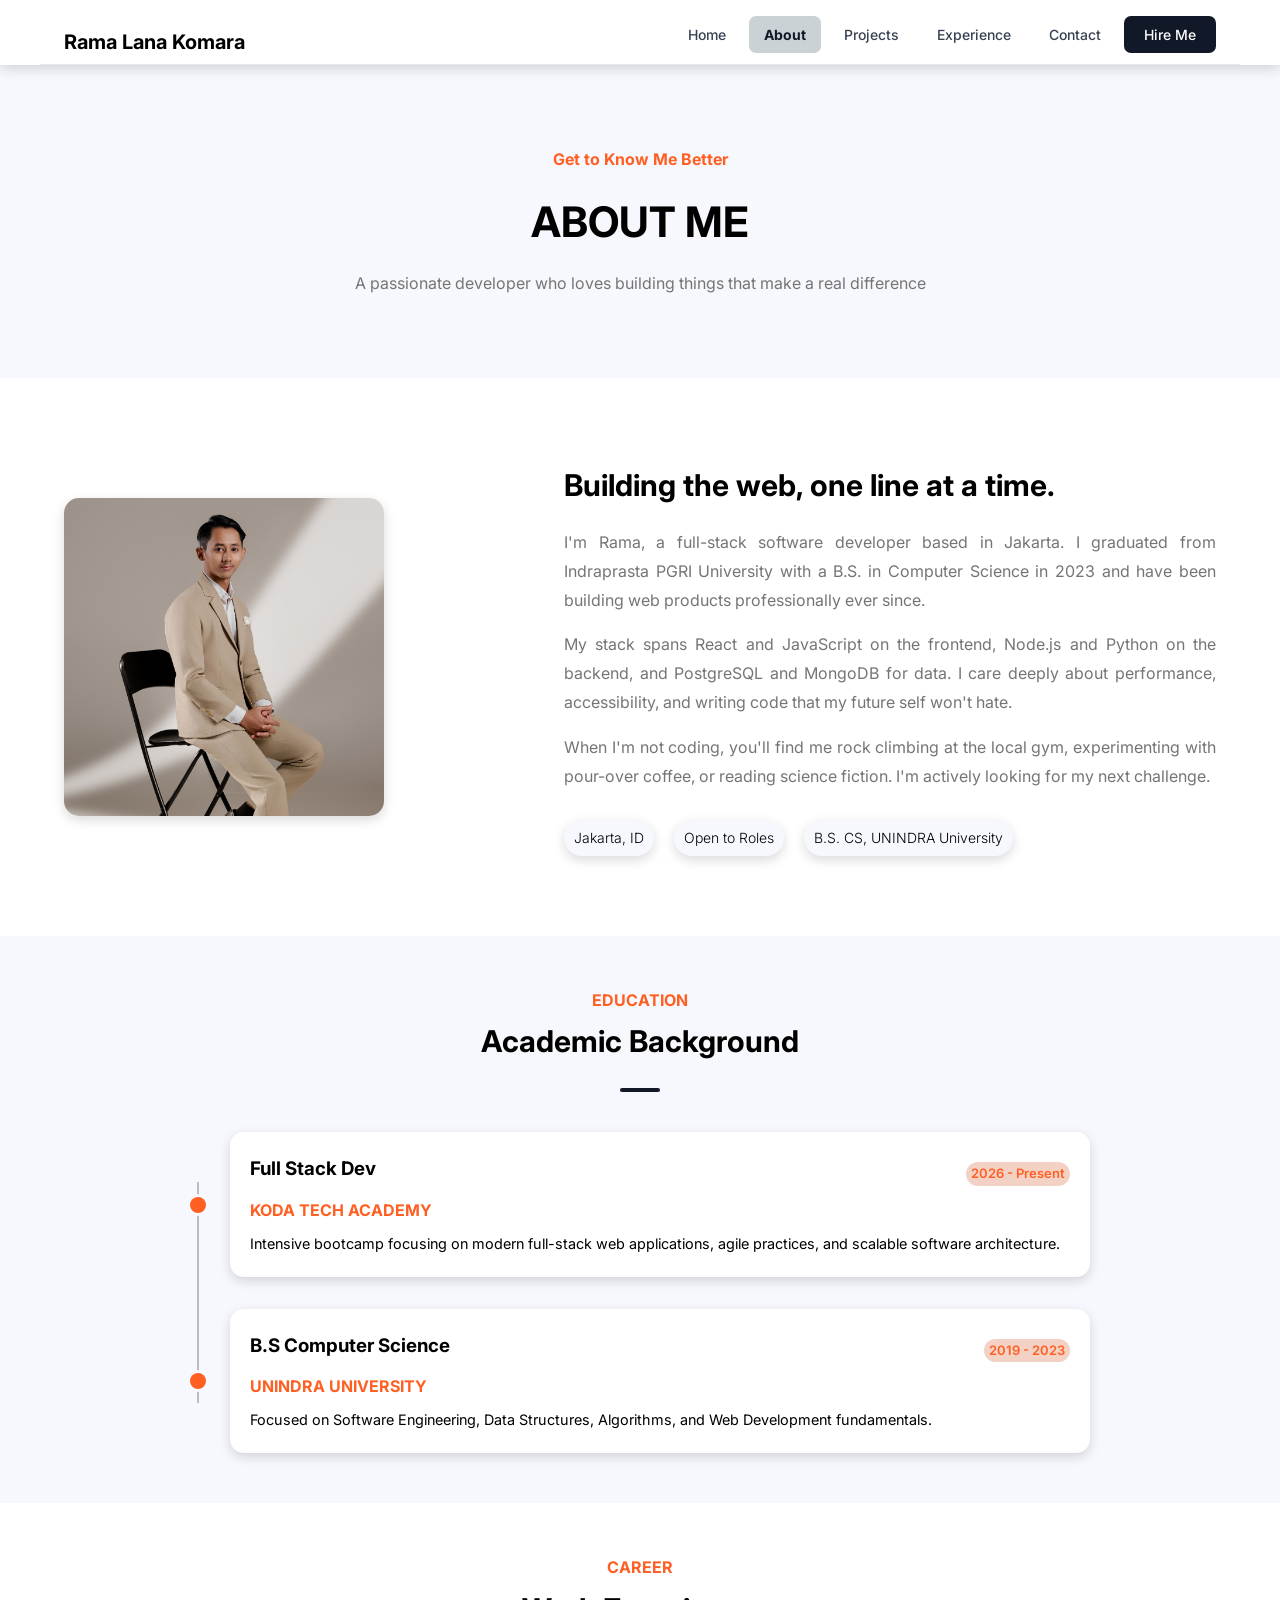
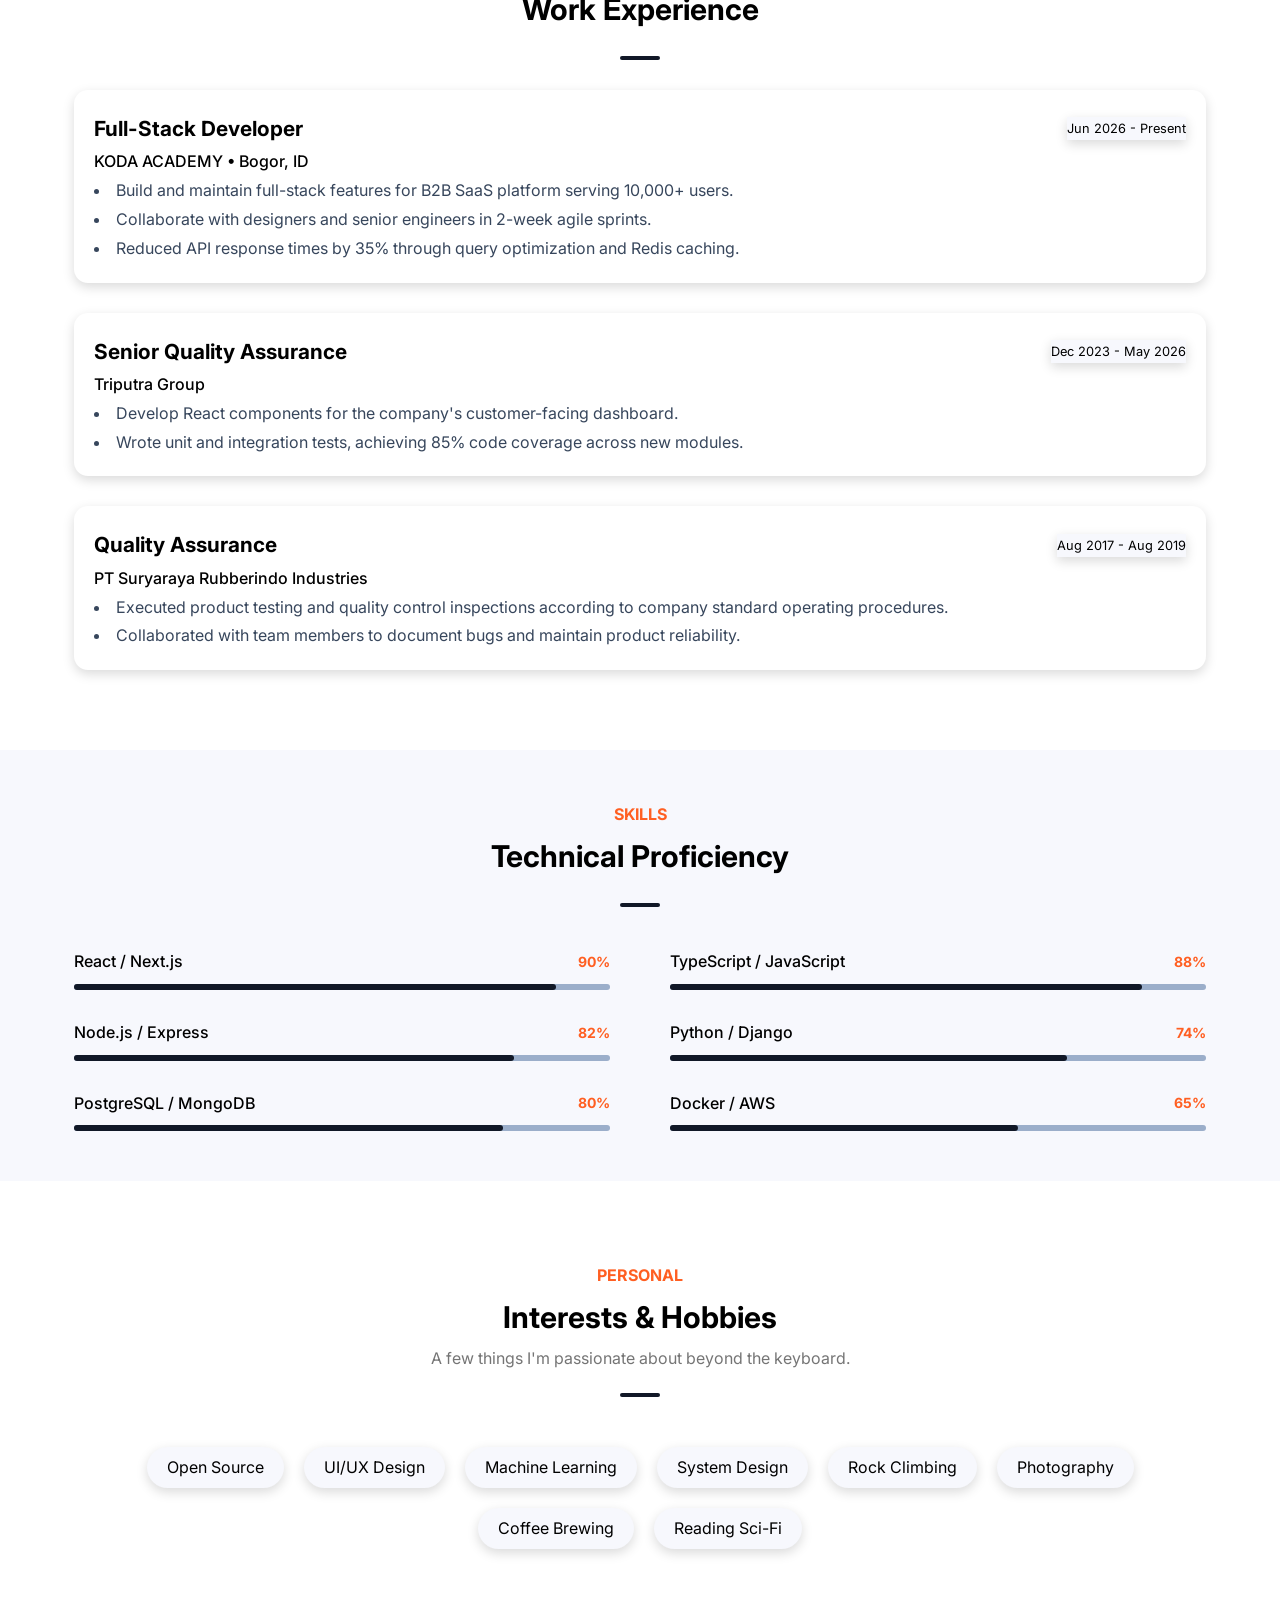
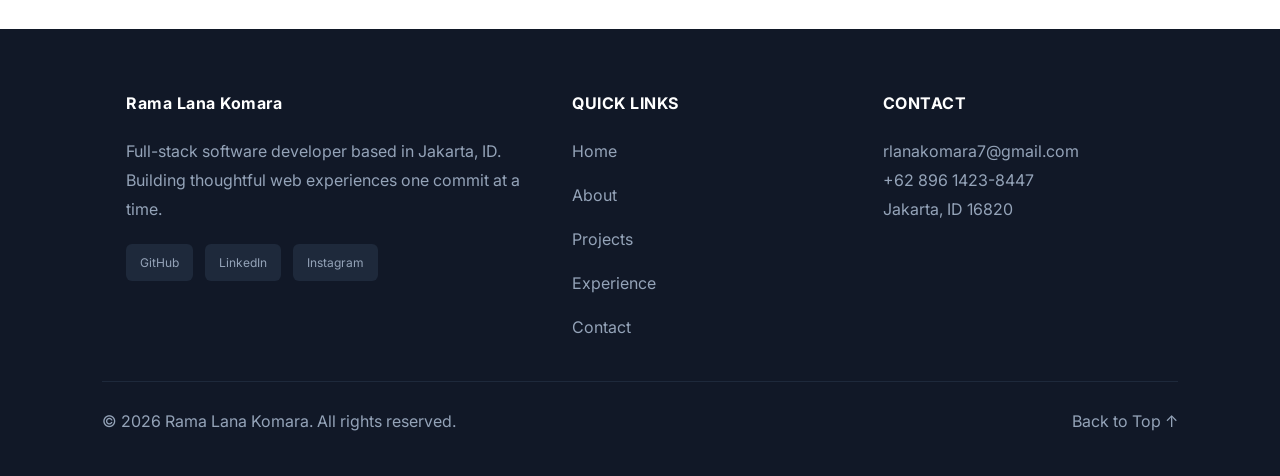
==== commit 55cd6b53: "refac: restyle and bug fixed" ====
--- a/pages/about.html
+++ b/pages/about.html
@@ -3,6 +3,7 @@
   <head>
     <meta charset="UTF-8" />
     <meta name="viewport" content="width=device-width, initial-scale=1.0" />
+    <meta name="format-detection" content="telephone=no" />
     <title>About - Rama Lana Komara</title>
     <link
       href="https://fonts.googleapis.com/css2?family=Inter:wght@100..900&display=swap"
@@ -28,7 +29,7 @@
             <li><a class="navlist" href="./project.html">Projects</a></li>
             <li><a class="navlist" href="./experience.html">Experience</a></li>
             <li><a class="navlist" href="./contact.html">Contact</a></li>
-            <li><a class="navlist" href="">Hire Me</a></li>
+            <li><a class="navlist" href="./contact.html">Hire Me</a></li>
           </ul>
         </nav>
       </div>
@@ -40,7 +41,7 @@
           <p class="orangetext">Get to Know Me Better</p>
           <h1>ABOUT ME</h1>
           <p class="lead">
-            A passionate developer who lovers building things that make a real
+            A passionate developer who loves building things that make a real
             difference
           </p>
         </div>
@@ -53,16 +54,16 @@
             <h2 class="sub">Building the web, one line at a time.</h2>
             <p>
               I'm Rama, a full-stack software developer based in Jakarta. I
-              graduated from University INDRAPRASTA PGRI with a B.S in Computer
-              Science in 2023 and have been building web products profesionally
-              ever science
+              graduated from Indraprasta PGRI University with a B.S. in Computer
+              Science in 2023 and have been building web products professionally
+              ever since.
             </p>
 
             <p>
-              My stack spans React and JavaScript on the frontend, Node.js nad
-              Phyton on the backend, and PostgreSQL, and MongoDB for data. i
-              care deeply abaout performance, accessibility, and wiriting code
-              that my future self won't hate.
+              My stack spans React and JavaScript on the frontend, Node.js and
+              Python on the backend, and PostgreSQL and MongoDB for data. I care
+              deeply about performance, accessibility, and writing code that my
+              future self won't hate.
             </p>
             <p>
               When I'm not coding, you'll find me rock climbing at the local
@@ -70,9 +71,9 @@
               fiction. I'm actively looking for my next challenge.
             </p>
             <ul class="datathumb">
-              <li>Jakarta,ID</li>
+              <li>Jakarta, ID</li>
               <li>Open to Roles</li>
-              <li>CS, UNINDRA University</li>
+              <li>B.S. CS, UNINDRA University</li>
             </ul>
           </div>
         </div>
@@ -96,9 +97,9 @@
                 </div>
                 <p class="eduplace">KODA TECH ACADEMY</p>
                 <p class="timelinedesc">
-                  Building and shipping full-stack web applications for clients
-                  across e-commerce, productivity, and real-time messaging
-                  domains.
+                  Intensive bootcamp focusing on modern full-stack web
+                  applications, agile practices, and scalable software
+                  architecture.
                 </p>
               </div>
             </div>
@@ -111,24 +112,8 @@
                 </div>
                 <p class="eduplace">UNINDRA UNIVERSITY</p>
                 <p class="timelinedesc">
-                  Building and shipping full-stack web applications for clients
-                  across e-commerce, productivity, and real-time messaging
-                  domains.
-                </p>
-              </div>
-            </div>
-            <div class="timeline-item">
-              <div class="timeline-dot"></div>
-              <div class="timeline-content">
-                <div class="timelinehead">
-                  <h3>Quality Assurance</h3>
-                  <p class="eduyear">2017 - 2019</p>
-                </div>
-                <p class="eduplace">PT Suryaraya Rubberindo Industries</p>
-                <p class="timelinedesc">
-                  Building and shipping full-stack web applications for clients
-                  across e-commerce, productivity, and real-time messaging
-                  domains.
+                  Focused on Software Engineering, Data Structures, Algorithms,
+                  and Web Development fundamentals.
                 </p>
               </div>
             </div>
@@ -146,38 +131,38 @@
           <div class="experience">
             <div class="experience-card">
               <div class="experiencehead">
-                <h3>Junior Sofware Developer</h3>
-                <p>Jun 2026-Present</p>
-              </div>
-              <p class="loct">KODA ACADEMY. Bogor,ID</p>
+                <h3>Full-Stack Developer</h3>
+                <p>Jun 2026 - Present</p>
+              </div>
+              <p class="loct">KODA ACADEMY • Bogor, ID</p>
               <ul class="experiencelist">
                 <li>
-                  Build and mantain full-stack features for B2B SaaS platform
-                  serving 10.000++ users
+                  Build and maintain full-stack features for B2B SaaS platform
+                  serving 10,000+ users.
                 </li>
                 <li>
                   Collaborate with designers and senior engineers in 2-week
-                  agile sprints
+                  agile sprints.
                 </li>
                 <li>
                   Reduced API response times by 35% through query optimization
-                  and Redis caching
+                  and Redis caching.
                 </li>
               </ul>
             </div>
             <div class="experience-card">
               <div class="experiencehead">
-                <h3>Software Engineering Intern</h3>
-                <p>Dec 2019 - May 2026</p>
-              </div>
-              <p class="loct">Triputra Grup</p>
+                <h3>Senior Quality Assurance</h3>
+                <p>Dec 2023 - May 2026</p>
+              </div>
+              <p class="loct">Triputra Group</p>
               <ul class="experiencelist">
                 <li>
                   Develop React components for the company's customer-facing
                   dashboard.
                 </li>
                 <li>
-                  Wrote unint and integration test, achieving 85% code coverage
+                  Wrote unit and integration tests, achieving 85% code coverage
                   across new modules.
                 </li>
               </ul>
@@ -185,17 +170,17 @@
             <div class="experience-card">
               <div class="experiencehead">
                 <h3>Quality Assurance</h3>
-                <p>Aug 2017-Aug 2019</p>
+                <p>Aug 2017 - Aug 2019</p>
               </div>
               <p class="loct">PT Suryaraya Rubberindo Industries</p>
               <ul class="experiencelist">
                 <li>
-                  Build responsive website and web apps for 8 small business
-                  clients.
-                </li>
-                <li>
-                  Managed client communication, requirements gathering, scoping,
-                  delivery
+                  Executed product testing and quality control inspections
+                  according to company standard operating procedures.
+                </li>
+                <li>
+                  Collaborated with team members to document bugs and maintain
+                  product reliability.
                 </li>
               </ul>
             </div>
@@ -207,7 +192,7 @@
         <div class="container">
           <div class="self">
             <p class="orangetext">SKILLS</p>
-            <h2 class="sub">Techical Proficiency</h2>
+            <h2 class="sub">Technical Proficiency</h2>
           </div>
           <div class="divider"></div>
 
@@ -257,7 +242,7 @@
 
               <div class="skill-item">
                 <div class="skill-label">
-                  <h3>Phyton / Django</h3>
+                  <h3>Python / Django</h3>
                   <p>74%</p>
                 </div>
                 <div class="skill-bar">
@@ -283,8 +268,8 @@
         <div class="container">
           <div class="technical">
             <p class="orangetext">PERSONAL</p>
-            <h2 class="sub">Interest & Hobbies</h2>
-            <p>A few things I'm passionate abaout beyond the keyboard.</p>
+            <h2 class="sub">Interests & Hobbies</h2>
+            <p>A few things I'm passionate about beyond the keyboard.</p>
           </div>
           <div class="divider"></div>
           <div>
@@ -295,7 +280,7 @@
               <li>System Design</li>
               <li>Rock Climbing</li>
               <li>Photography</li>
-              <li>Coffe Brewing</li>
+              <li>Coffee Brewing</li>
               <li>Reading Sci-Fi</li>
             </ul>
           </div>
@@ -308,18 +293,33 @@
         <div class="your">
           <h3>Rama Lana Komara</h3>
           <p>
-            Full-stack software developer based in Jakarta,ID. Building
+            Full-stack software developer based in Jakarta, ID. Building
             thoughtful web experiences one commit at a time.
           </p>
           <ul class="SOCMED">
-            <li><a href="https://github.com/rlanakomara7">GitHub</a></li>
             <li>
-              <a href="https://www.linkedin.com/in/rama-lana-komara/"
+              <a
+                href="https://github.com/rlanakomara7"
+                target="_blank"
+                rel="noopener noreferrer"
+                >GitHub</a
+              >
+            </li>
+            <li>
+              <a
+                href="https://www.linkedin.com/in/rama-lana-komara/"
+                target="_blank"
+                rel="noopener noreferrer"
                 >LinkedIn</a
               >
             </li>
             <li>
-              <a href="https://www.instagram.com/ramalana.k/">Instagram</a>
+              <a
+                href="https://www.instagram.com/ramalana.k/"
+                target="_blank"
+                rel="noopener noreferrer"
+                >Instagram</a
+              >
             </li>
           </ul>
         </div>
@@ -338,31 +338,22 @@
         <div class="contact">
           <h3>CONTACT</h3>
           <p>rlanakomara7@gmail.com</p>
-          <p>+62 896 1423-8447</p>
-          <p>Jakarta,ID 16820</p>
+          <p><a href="tel:+6289614238447">+62 896 1423-8447</a></p>
+          <p>Jakarta, ID 16820</p>
         </div>
       </div>
       <hr />
       <div class="copyright">
-        <p>&copy; 2026 Rama Lana Komara. All right reserved.</p>
+        <p>&copy; 2026 Rama Lana Komara. All rights reserved.</p>
         <a href="#home">Back to Top ↑</a>
       </div>
     </footer>
     <script>
-      console.log("JS TERBACA");
-
       document.addEventListener("DOMContentLoaded", function () {
-        console.log("DOM READY");
-
         const hamburgerBtn = document.getElementById("hamburgerBtn");
         const nav = document.querySelector("nav");
 
-        console.log(hamburgerBtn);
-        console.log(nav);
-
         hamburgerBtn.addEventListener("click", function () {
-          console.log("BUTTON CLICK");
-
           nav.classList.toggle("active");
         });
       });
--- a/styles.css
+++ b/styles.css
@@ -145,7 +145,7 @@
   color: var(--primary);
 }
 
-/* Hamburger (satu sumber kebenaran, tidak diulang) */
+/* Hamburger menu */
 .hamburger {
   display: none;
   flex-direction: column;
@@ -456,24 +456,27 @@
 .client {
   display: flex;
   flex-direction: row;
+  align-items: flex-start;
   margin: 20px 20px;
-  gap: 20px;
+  gap: 16px;
 }
 
 .imgclient {
-  position: absolute;
-  width: 4%;
+  width: 60px;
+  height: 60px;
+  flex-shrink: 0;
   border-radius: 50%;
+  object-fit: cover;
 }
 
 .client div {
-  text-align: center;
-  padding-left: 50px;
+  text-align: left;
 }
 
 .testimonial-card {
   width: 380px;
-  height: 200px;
+  min-height: 200px;
+  height: auto;
   border-radius: 12px;
   background-color: var(--secondary);
   box-shadow: var(--shadow);
@@ -495,7 +498,6 @@
   margin: 0;
   color: #666;
   line-height: 1.5;
-  padding-left: 48px;
 }
 
 /* ==========================================================
@@ -613,6 +615,17 @@
   color: #94a3b8;
 }
 
+.contact p a,
+.contact a {
+  color: #94a3b8;
+  text-decoration: none;
+}
+
+.contact p a:hover,
+.contact a:hover {
+  color: #ff5f22;
+}
+
 .copyright a {
   text-decoration: none;
 }
@@ -644,7 +657,8 @@
 
 .about-story .datathumb {
   display: flex;
-  gap: 30px;
+  flex-wrap: wrap;
+  gap: 12px 20px;
   margin-top: 30px;
 }
 
@@ -695,26 +709,37 @@
   padding: 50px 50px;
 }
 
+/* =========================================================
+   TIMELINE FIX (Presisi di Desktop dan Mobile)
+========================================================= */
 .timeline {
   max-width: 900px;
   margin: 40px auto 0;
+  position: relative;
+}
+
+.timeline::before {
+  content: "";
+  position: absolute;
+  left: 7px;
+  top: 50px;
+  bottom: 50px;
+  width: 2px;
+  background: var(--third);
+  z-index: 0;
 }
 
 .timeline-item {
   display: flex;
+  align-items: center;
   gap: 24px;
   padding-bottom: 32px;
   position: relative;
-}
-
-.timeline-item:not(:last-child)::before {
-  content: "";
-  position: absolute;
-  left: 7px;
-  top: 100px;
-  width: 2px;
-  height: 100%;
-  background: var(--third);
+  z-index: 1;
+}
+
+.timeline-item:last-child {
+  padding-bottom: 0;
 }
 
 .timeline-dot {
@@ -723,7 +748,8 @@
   border-radius: 50%;
   background: #ff5f22;
   flex-shrink: 0;
-  margin-top: 90px;
+  margin-top: 0;
+  box-shadow: 0 0 0 3px var(--secondary);
 }
 
 .timeline-content {
@@ -732,6 +758,7 @@
   padding: 20px 20px;
   border-radius: 14px;
   font-size: medium;
+  width: 100%;
 }
 
 .timeline-content h3 {
@@ -801,7 +828,7 @@
   box-shadow: var(--shadow);
   padding: 20px 20px;
   border-radius: 14px;
-  margin: 30px;
+  margin: 30px 0;
 }
 
 .loct {
@@ -875,6 +902,7 @@
   flex-wrap: wrap;
   gap: 20px;
   margin-top: 50px;
+  padding: 0;
 }
 
 .li-hobbies li {
@@ -890,6 +918,12 @@
 /* =========================================================
    PAGE: My Projects (/pages/project.html)
 ========================================================= */
+.myproject {
+  max-width: 1200px;
+  margin: 0 auto;
+  padding: 60px 24px 80px;
+}
+
 .detail-list {
   display: flex;
   justify-content: center;
@@ -898,6 +932,7 @@
   margin-top: 40px;
   margin-bottom: 40px;
   scroll-margin-top: 100px;
+  flex-wrap: wrap;
 }
 
 .filter-btn {
@@ -919,7 +954,6 @@
   display: grid;
   grid-template-columns: repeat(3, 1fr);
   gap: 24px;
-  margin: 30px 100px;
 }
 
 .project-card {
@@ -1414,8 +1448,6 @@
     display: flex;
   }
 
-  /* Nav disembunyikan default, hanya tampil saat hamburger di-klik
-     (mencegah hamburger dan nav horizontal muncul bersamaan) */
   nav {
     position: fixed;
     top: 0;
@@ -1486,7 +1518,10 @@
 
   .project-grid {
     grid-template-columns: repeat(2, 1fr);
-    margin: 30px;
+  }
+
+  .myproject {
+    padding: 50px 30px 60px;
   }
 
   .page-header.experience {
@@ -1504,6 +1539,12 @@
   .contact-layout {
     grid-template-columns: 1fr;
     gap: 30px;
+    justify-items: center;
+  }
+
+  .contact-sidebar {
+    width: 100%;
+    max-width: 480px;
   }
 
   footer .container {
@@ -1645,13 +1686,18 @@
   .about-story-grid {
     flex-direction: column;
     gap: 30px;
+    text-align: center;
   }
 
   .about-story-grid img {
     width: 250px;
   }
 
-  /* SKILLS */
+  .about-story-text .datathumb {
+    justify-content: center;
+  }
+
+  /* SKILLS & HOBBIES (MOBILE 2 KOLOM RAPI) */
   .liskills {
     gap: 10px;
   }
@@ -1661,26 +1707,47 @@
     font-size: 14px;
   }
 
+  .li-hobbies {
+    display: grid;
+    grid-template-columns: repeat(2, 1fr);
+    gap: 12px;
+    margin-top: 30px;
+    padding: 0;
+  }
+
+  .li-hobbies li {
+    width: 100%;
+    text-align: center;
+    font-size: 13px;
+    padding: 10px 12px;
+    box-sizing: border-box;
+    display: flex;
+    align-items: center;
+    justify-content: center;
+  }
+
   .skill-grid {
     grid-template-columns: 1fr;
     gap: 25px;
   }
 
   /* PROJECT / WORK */
-  .articlemywork,
-  .project-grid {
-    grid-template-columns: 1fr;
-    display: grid;
-    margin: 30px 0;
-  }
-
   .articlemywork {
     display: flex;
     flex-direction: column;
+    margin: 30px 0;
   }
 
   .articlemywork article {
     width: 100%;
+  }
+
+  .project-grid {
+    grid-template-columns: 1fr;
+  }
+
+  .myproject {
+    padding: 40px 20px 60px;
   }
 
   .imgproject {
@@ -1738,6 +1805,16 @@
     padding: 50px 20px;
   }
 
+  .experience-card {
+    margin: 20px 0;
+  }
+
+  .experiencehead {
+    flex-direction: column;
+    align-items: flex-start;
+    gap: 6px;
+  }
+
   .timeline-item {
     gap: 15px;
   }
@@ -1778,6 +1855,22 @@
   .contact-layout {
     display: flex;
     flex-direction: column;
+    align-items: center;
+  }
+
+  .form-card {
+    width: 100%;
+  }
+
+  .contact-sidebar {
+    width: 100%;
+    max-width: 480px;
+    margin: 0 auto;
+    align-items: stretch;
+  }
+
+  .sidebar-card {
+    width: 100%;
   }
 
   .form-row {
